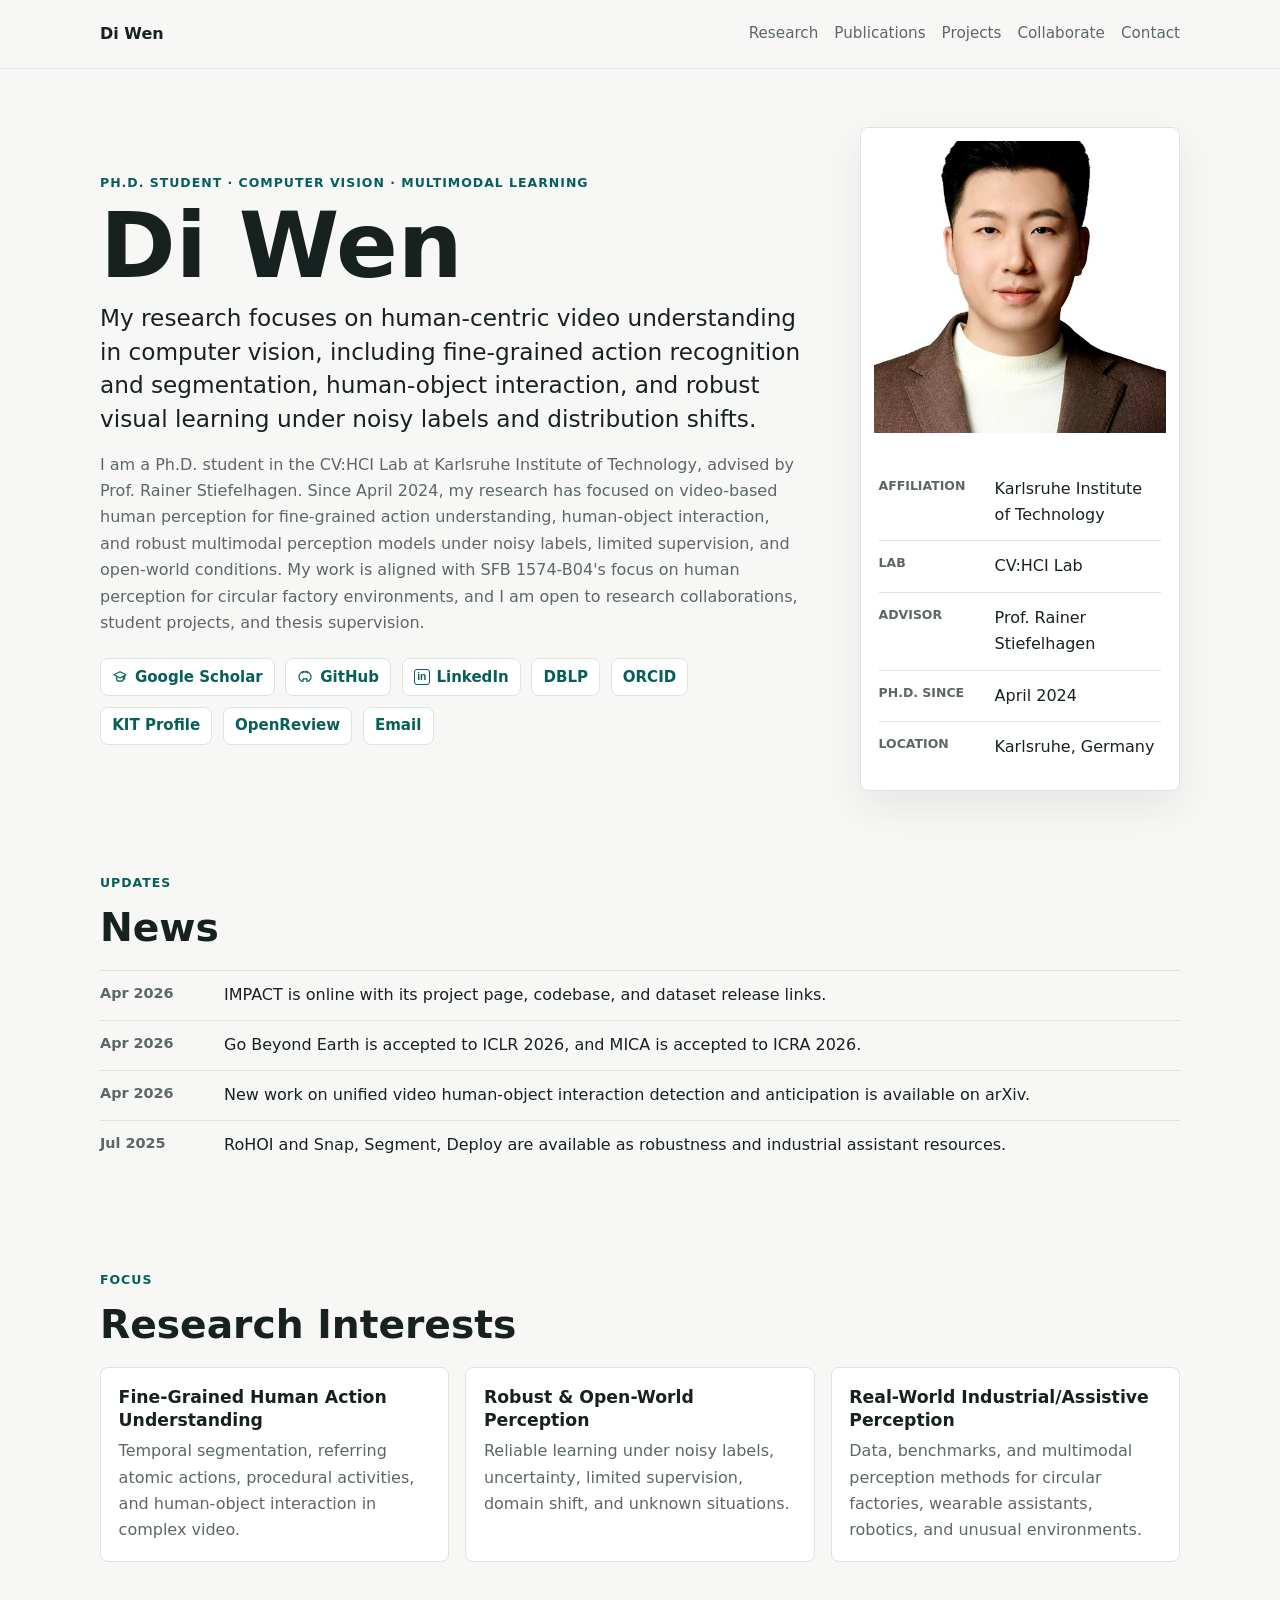
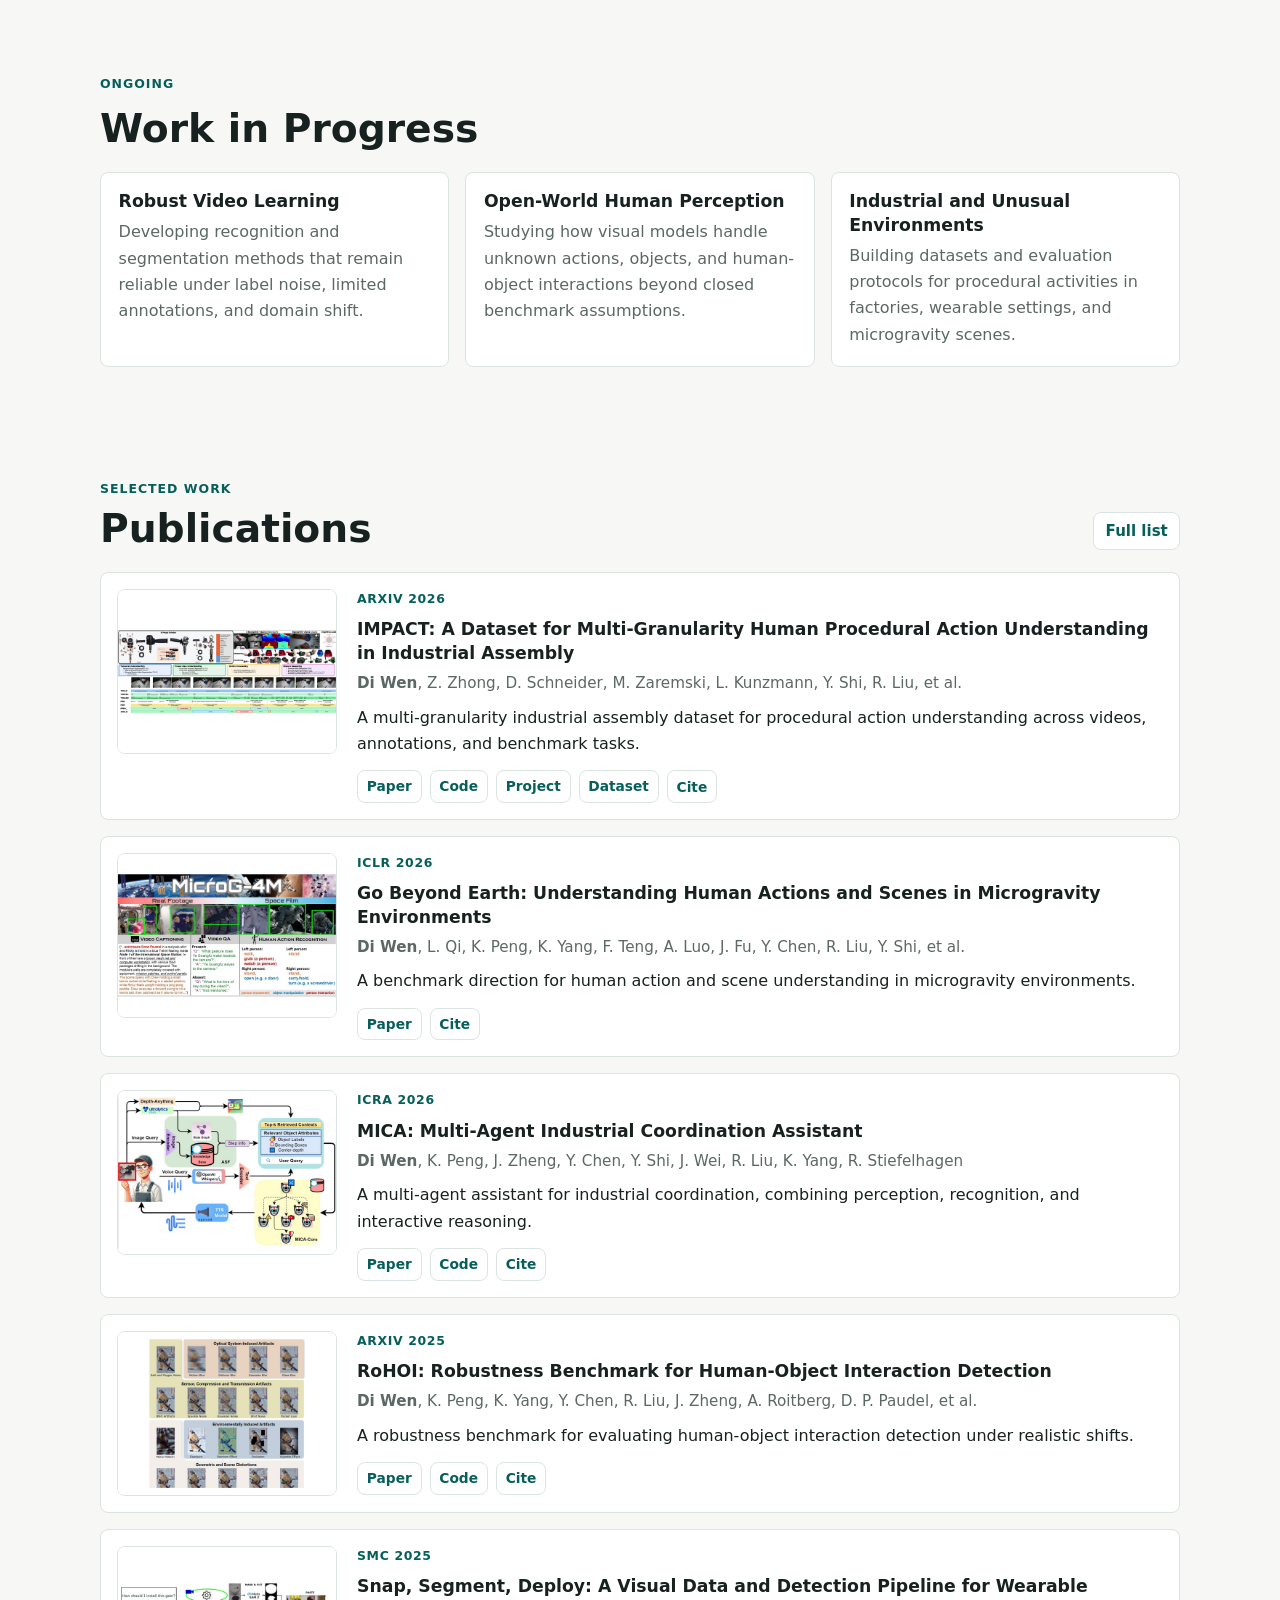
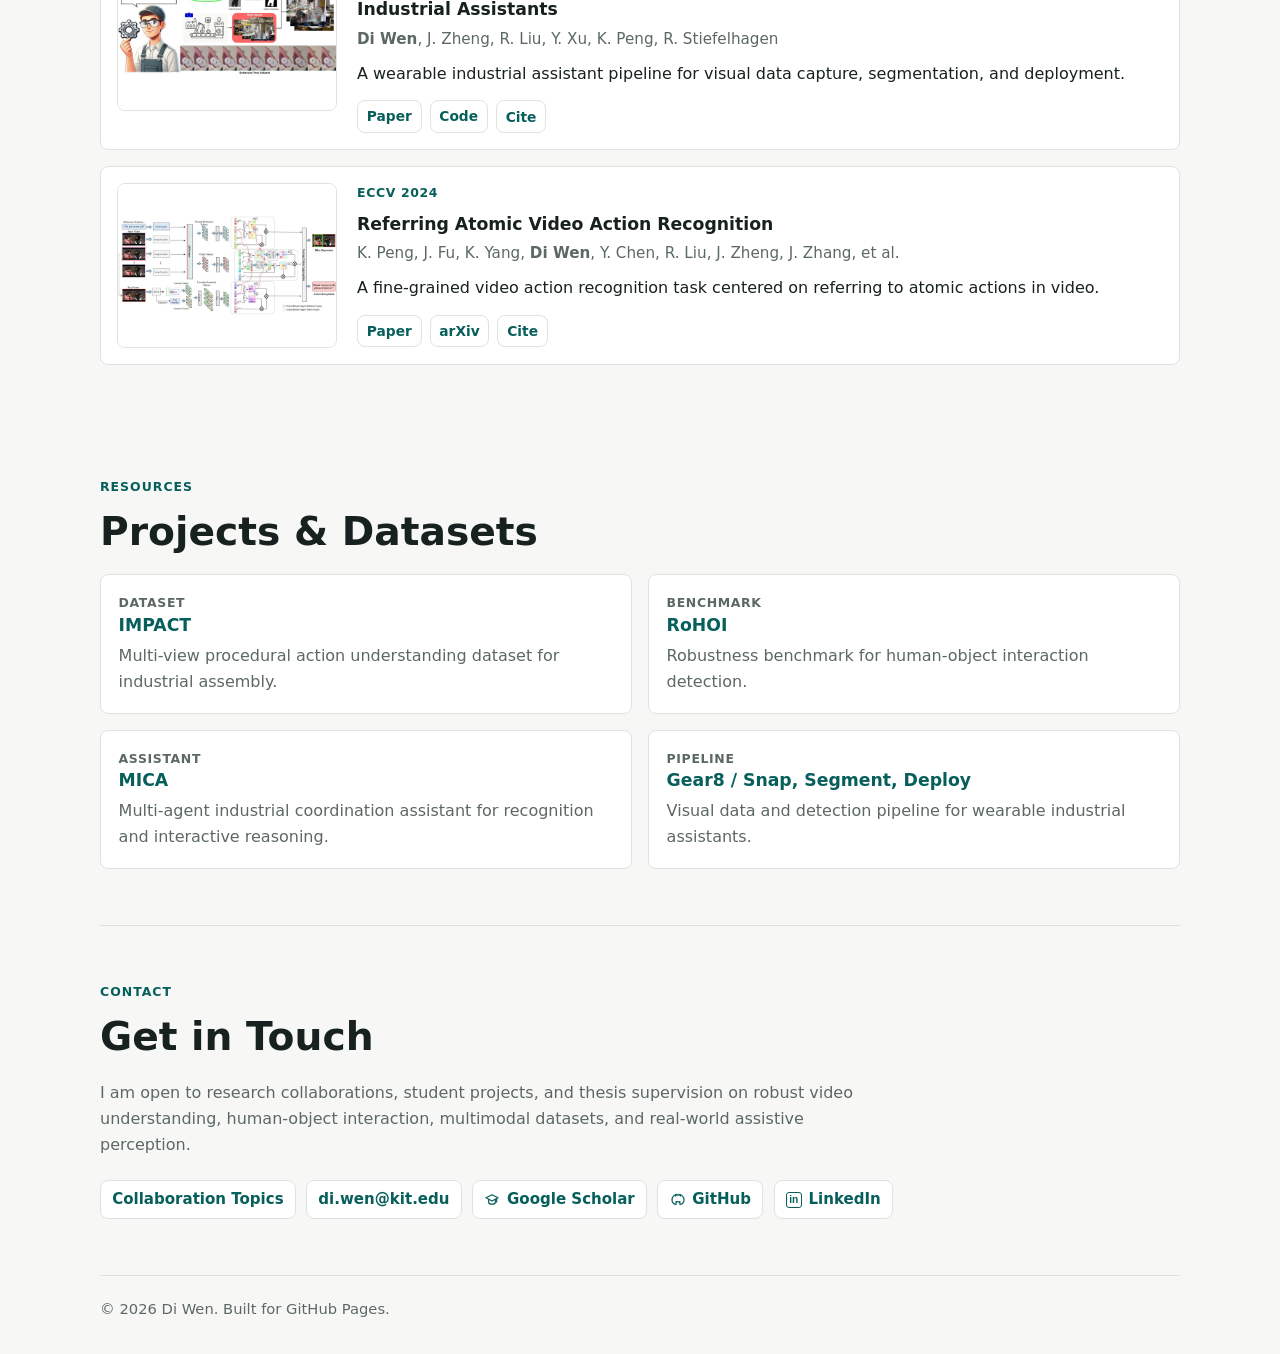
==== index.html @ 60519eba "Refine hero research statement and portrait fit" ====
<!doctype html>
<html lang="en">
  <head>
    <meta charset="utf-8" />
    <meta name="viewport" content="width=device-width, initial-scale=1" />
    <title>Di Wen</title>
    <meta
      name="description"
      content="Personal academic website of Di Wen, Ph.D. student working on human-centric computer vision, fine-grained action understanding, and robust visual learning."
    />
    <meta name="author" content="Di Wen" />
    <meta property="og:title" content="Di Wen" />
    <meta
      property="og:description"
      content="Research on human-centric computer vision, fine-grained action understanding, human-object interaction, and robust visual learning."
    />
    <meta property="og:type" content="website" />
    <meta property="og:url" content="https://diwen.ai/" />
    <meta property="og:image" content="https://diwen.ai/assets/images/social-preview.svg" />
    <link rel="canonical" href="https://diwen.ai/" />
    <link rel="icon" href="assets/images/favicon.svg" type="image/svg+xml" />
    <link rel="stylesheet" href="assets/css/styles.css" />
  </head>
  <body>
    <a class="skip-link" href="#main">Skip to content</a>

    <header class="site-header">
      <nav class="nav" aria-label="Primary navigation">
        <a class="brand" href="index.html">Di Wen</a>
        <button class="nav-toggle" type="button" aria-expanded="false" aria-controls="nav-links">
          <span>Menu</span>
        </button>
        <div class="nav-links" id="nav-links">
          <a href="#research">Research</a>
          <a href="#publications">Publications</a>
          <a href="#projects">Projects</a>
          <a href="collaborate.html">Collaborate</a>
          <a href="#contact">Contact</a>
        </div>
      </nav>
    </header>

    <main id="main">
      <section class="hero section">
        <div class="hero-copy">
          <p class="eyebrow">Ph.D. Student · Computer Vision · Multimodal Learning</p>
          <h1>Di Wen</h1>
          <p class="lead">
            My research focuses on human-centric video understanding in computer vision, including
            fine-grained action recognition and segmentation, human-object interaction, and robust visual
            learning under noisy labels and distribution shifts.
          </p>
          <p class="bio">
            I am a Ph.D. student in the CV:HCI Lab at Karlsruhe Institute of Technology, advised by
            Prof. Rainer Stiefelhagen. Since April 2024, my research has focused on video-based human
            perception for fine-grained action understanding, human-object interaction, and robust
            multimodal perception models under noisy labels, limited supervision, and open-world
            conditions. My work is aligned with SFB 1574-B04's focus on human perception for
            circular factory environments, and I am open to research collaborations, student projects,
            and thesis supervision.
          </p>
          <div class="link-row" aria-label="Profile links">
            <a href="https://scholar.google.com/citations?user=aqGMqEcAAAAJ&hl=zh-CN">
              <span class="link-icon" aria-hidden="true">
                <svg viewBox="0 0 24 24" focusable="false">
                  <path d="M3 8.7 12 4l9 4.7-9 4.7L3 8.7Z" />
                  <path d="M7 11.2v4.1c0 1.6 2.2 3 5 3s5-1.4 5-3v-4.1" />
                  <path d="M19 10.1v5" />
                </svg>
              </span>
              <span>Google Scholar</span>
            </a>
            <a href="https://github.com/Kratos-Wen">
              <span class="link-icon" aria-hidden="true">
                <svg viewBox="0 0 24 24" focusable="false">
                  <path d="M8 18.5c-3.2-.9-5-3.1-5-6.4C3 7.1 6.9 3.4 12 3.4s9 3.7 9 8.7c0 3.3-1.8 5.5-5 6.4" />
                  <path d="M9 18.8v-2.1c0-.8.3-1.5.9-2" />
                  <path d="M15 18.8v-2.1c0-.8-.3-1.5-.9-2" />
                  <path d="M9.2 14.7h5.6" />
                  <path d="M8.3 6.1c-.4-.7-.4-1.4-.2-2.1 1 .1 1.9.5 2.6 1.1" />
                  <path d="M15.7 6.1c.4-.7.4-1.4.2-2.1-1 .1-1.9.5-2.6 1.1" />
                </svg>
              </span>
              <span>GitHub</span>
            </a>
            <a href="https://www.linkedin.com/in/diwen96/">
              <span class="link-icon linkedin-icon" aria-hidden="true">in</span>
              <span>LinkedIn</span>
            </a>
            <a href="https://dblp.org/pid/78/3909-6">DBLP</a>
            <a href="https://orcid.org/0009-0000-1693-7912">ORCID</a>
            <a href="https://cvhci.iar.kit.edu/people_2519.php">KIT Profile</a>
            <a href="https://openreview.net/profile?id=~Di_Wen2">OpenReview</a>
            <a href="mailto:di.wen@kit.edu">Email</a>
          </div>
        </div>
        <aside class="profile-panel" aria-label="Profile summary">
          <div class="portrait">
            <img src="assets/images/headshot.jpg" alt="Portrait of Di Wen" onerror="this.hidden = true" />
            <span class="portrait-fallback">DW</span>
          </div>
          <dl class="quick-facts">
            <div>
              <dt>Affiliation</dt>
              <dd>Karlsruhe Institute of Technology</dd>
            </div>
            <div>
              <dt>Lab</dt>
              <dd>CV:HCI Lab</dd>
            </div>
            <div>
              <dt>Advisor</dt>
              <dd>Prof. Rainer Stiefelhagen</dd>
            </div>
            <div>
              <dt>Ph.D. Since</dt>
              <dd>April 2024</dd>
            </div>
            <div>
              <dt>Location</dt>
              <dd>Karlsruhe, Germany</dd>
            </div>
          </dl>
        </aside>
      </section>

      <section class="section news-section" aria-labelledby="news-title">
        <div class="section-heading">
          <p class="eyebrow">Updates</p>
          <h2 id="news-title">News</h2>
        </div>
        <ol class="news-list">
          <li><time datetime="2026-04">Apr 2026</time><span>IMPACT is online with its project page, codebase, and dataset release links.</span></li>
          <li><time datetime="2026-04">Apr 2026</time><span>Go Beyond Earth is accepted to ICLR 2026, and MICA is accepted to ICRA 2026.</span></li>
          <li><time datetime="2026-04">Apr 2026</time><span>New work on unified video human-object interaction detection and anticipation is available on arXiv.</span></li>
          <li><time datetime="2025-07">Jul 2025</time><span>RoHOI and Snap, Segment, Deploy are available as robustness and industrial assistant resources.</span></li>
        </ol>
      </section>

      <section class="section" id="research" aria-labelledby="research-title">
        <div class="section-heading">
          <p class="eyebrow">Focus</p>
          <h2 id="research-title">Research Interests</h2>
        </div>
        <div class="interest-grid">
          <article class="interest">
            <h3>Fine-Grained Human Action Understanding</h3>
            <p>
              Temporal segmentation, referring atomic actions, procedural activities, and human-object
              interaction in complex video.
            </p>
          </article>
          <article class="interest">
            <h3>Robust & Open-World Perception</h3>
            <p>
              Reliable learning under noisy labels, uncertainty, limited supervision, domain shift, and
              unknown situations.
            </p>
          </article>
          <article class="interest">
            <h3>Real-World Industrial/Assistive Perception</h3>
            <p>
              Data, benchmarks, and multimodal perception methods for circular factories, wearable assistants,
              robotics, and unusual environments.
            </p>
          </article>
        </div>
      </section>

      <section class="section" id="ongoing" aria-labelledby="ongoing-title">
        <div class="section-heading">
          <p class="eyebrow">Ongoing</p>
          <h2 id="ongoing-title">Work in Progress</h2>
        </div>
        <div class="interest-grid">
          <article class="interest">
            <h3>Robust Video Learning</h3>
            <p>
              Developing recognition and segmentation methods that remain reliable under label noise,
              limited annotations, and domain shift.
            </p>
          </article>
          <article class="interest">
            <h3>Open-World Human Perception</h3>
            <p>
              Studying how visual models handle unknown actions, objects, and human-object interactions
              beyond closed benchmark assumptions.
            </p>
          </article>
          <article class="interest">
            <h3>Industrial and Unusual Environments</h3>
            <p>
              Building datasets and evaluation protocols for procedural activities in factories,
              wearable settings, and microgravity scenes.
            </p>
          </article>
        </div>
      </section>

      <section class="section" id="publications" aria-labelledby="publications-title">
        <div class="section-heading with-action">
          <div>
            <p class="eyebrow">Selected Work</p>
            <h2 id="publications-title">Publications</h2>
          </div>
          <a class="text-link" href="publications.html">Full list</a>
        </div>

        <div class="publication-list">
          <article class="publication">
            <a class="paper-thumb" href="https://arxiv.org/abs/2604.10409" aria-label="Open IMPACT paper">
              <img src="assets/papers/impact.jpg" alt="IMPACT dataset and benchmark overview" />
            </a>
            <div class="paper-body">
              <p class="paper-venue">arXiv 2026</p>
              <h3><a href="https://arxiv.org/abs/2604.10409">IMPACT: A Dataset for Multi-Granularity Human Procedural Action Understanding in Industrial Assembly</a></h3>
              <p class="authors"><strong>Di Wen</strong>, Z. Zhong, D. Schneider, M. Zaremski, L. Kunzmann, Y. Shi, R. Liu, et al.</p>
              <p>
                A multi-granularity industrial assembly dataset for procedural action understanding across videos,
                annotations, and benchmark tasks.
              </p>
              <div class="paper-links">
                <a href="https://arxiv.org/abs/2604.10409">Paper</a>
                <a href="https://github.com/Kratos-Wen/IMPACT">Code</a>
                <a href="https://kratos-wen.github.io/IMPACT/">Project</a>
                <a href="https://huggingface.co/datasets/KratosWen/IMPACT">Dataset</a>
                <button class="cite-button" type="button" data-cite-key="impact2026">Cite</button>
              </div>
            </div>
          </article>

          <article class="publication">
            <a class="paper-thumb" href="https://arxiv.org/abs/2506.02845" aria-label="Open Go Beyond Earth paper">
              <img src="assets/papers/microg4m.jpg" alt="MicroG-4M human action and scene understanding teaser" />
            </a>
            <div class="paper-body">
              <p class="paper-venue">ICLR 2026</p>
              <h3><a href="https://arxiv.org/abs/2506.02845">Go Beyond Earth: Understanding Human Actions and Scenes in Microgravity Environments</a></h3>
              <p class="authors"><strong>Di Wen</strong>, L. Qi, K. Peng, K. Yang, F. Teng, A. Luo, J. Fu, Y. Chen, R. Liu, Y. Shi, et al.</p>
              <p>
                A benchmark direction for human action and scene understanding in microgravity environments.
              </p>
              <div class="paper-links">
                <a href="https://arxiv.org/abs/2506.02845">Paper</a>
                <button class="cite-button" type="button" data-cite-key="microg2026">Cite</button>
              </div>
            </div>
          </article>

          <article class="publication">
            <a class="paper-thumb" href="https://arxiv.org/abs/2509.15237" aria-label="Open MICA paper">
              <img src="assets/papers/mica.jpg" alt="MICA multi-agent industrial coordination assistant overview" />
            </a>
            <div class="paper-body">
              <p class="paper-venue">ICRA 2026</p>
              <h3><a href="https://arxiv.org/abs/2509.15237">MICA: Multi-Agent Industrial Coordination Assistant</a></h3>
              <p class="authors"><strong>Di Wen</strong>, K. Peng, J. Zheng, Y. Chen, Y. Shi, J. Wei, R. Liu, K. Yang, R. Stiefelhagen</p>
              <p>
                A multi-agent assistant for industrial coordination, combining perception, recognition, and
                interactive reasoning.
              </p>
              <div class="paper-links">
                <a href="https://arxiv.org/abs/2509.15237">Paper</a>
                <a href="https://github.com/Kratos-Wen/MICA">Code</a>
                <button class="cite-button" type="button" data-cite-key="mica2026">Cite</button>
              </div>
            </div>
          </article>

          <article class="publication">
            <a class="paper-thumb" href="https://arxiv.org/abs/2507.09111" aria-label="Open RoHOI paper">
              <img src="assets/papers/rohoi.jpg" alt="RoHOI robustness benchmark taxonomy" />
            </a>
            <div class="paper-body">
              <p class="paper-venue">arXiv 2025</p>
              <h3><a href="https://arxiv.org/abs/2507.09111">RoHOI: Robustness Benchmark for Human-Object Interaction Detection</a></h3>
              <p class="authors"><strong>Di Wen</strong>, K. Peng, K. Yang, Y. Chen, R. Liu, J. Zheng, A. Roitberg, D. P. Paudel, et al.</p>
              <p>
                A robustness benchmark for evaluating human-object interaction detection under realistic shifts.
              </p>
              <div class="paper-links">
                <a href="https://arxiv.org/abs/2507.09111">Paper</a>
                <a href="https://github.com/Kratos-Wen/RoHOI">Code</a>
                <button class="cite-button" type="button" data-cite-key="rohoi2025">Cite</button>
              </div>
            </div>
          </article>

          <article class="publication">
            <a class="paper-thumb" href="https://arxiv.org/abs/2507.21072" aria-label="Open Snap Segment Deploy paper">
              <img src="assets/papers/gear8.jpg" alt="Snap Segment Deploy wearable industrial assistant pipeline" />
            </a>
            <div class="paper-body">
              <p class="paper-venue">SMC 2025</p>
              <h3><a href="https://arxiv.org/abs/2507.21072">Snap, Segment, Deploy: A Visual Data and Detection Pipeline for Wearable Industrial Assistants</a></h3>
              <p class="authors"><strong>Di Wen</strong>, J. Zheng, R. Liu, Y. Xu, K. Peng, R. Stiefelhagen</p>
              <p>
                A wearable industrial assistant pipeline for visual data capture, segmentation, and deployment.
              </p>
              <div class="paper-links">
                <a href="https://arxiv.org/abs/2507.21072">Paper</a>
                <a href="https://github.com/Kratos-Wen/Gear8">Code</a>
                <button class="cite-button" type="button" data-cite-key="gear8_2025">Cite</button>
              </div>
            </div>
          </article>

          <article class="publication">
            <a class="paper-thumb" href="https://doi.org/10.1007/978-3-031-72655-2_10" aria-label="Open Referring Atomic Video Action Recognition paper">
              <img src="assets/papers/refatomnet.jpg" alt="Referring atomic video action recognition model overview" />
            </a>
            <div class="paper-body">
              <p class="paper-venue">ECCV 2024</p>
              <h3><a href="https://doi.org/10.1007/978-3-031-72655-2_10">Referring Atomic Video Action Recognition</a></h3>
              <p class="authors">K. Peng, J. Fu, K. Yang, <strong>Di Wen</strong>, Y. Chen, R. Liu, J. Zheng, J. Zhang, et al.</p>
              <p>
                A fine-grained video action recognition task centered on referring to atomic actions in video.
              </p>
              <div class="paper-links">
                <a href="https://doi.org/10.1007/978-3-031-72655-2_10">Paper</a>
                <a href="https://arxiv.org/abs/2407.01872">arXiv</a>
                <button class="cite-button" type="button" data-cite-key="refatom2024">Cite</button>
              </div>
            </div>
          </article>
        </div>
      </section>

      <section class="section" id="projects" aria-labelledby="projects-title">
        <div class="section-heading">
          <p class="eyebrow">Resources</p>
          <h2 id="projects-title">Projects & Datasets</h2>
        </div>
        <div class="project-grid">
          <article class="project">
            <p class="project-type">Dataset</p>
            <h3><a href="https://kratos-wen.github.io/IMPACT/">IMPACT</a></h3>
            <p>
              Multi-view procedural action understanding dataset for industrial assembly.
            </p>
          </article>
          <article class="project">
            <p class="project-type">Benchmark</p>
            <h3><a href="https://github.com/Kratos-Wen/RoHOI">RoHOI</a></h3>
            <p>
              Robustness benchmark for human-object interaction detection.
            </p>
          </article>
          <article class="project">
            <p class="project-type">Assistant</p>
            <h3><a href="https://github.com/Kratos-Wen/MICA">MICA</a></h3>
            <p>
              Multi-agent industrial coordination assistant for recognition and interactive reasoning.
            </p>
          </article>
          <article class="project">
            <p class="project-type">Pipeline</p>
            <h3><a href="https://github.com/Kratos-Wen/Gear8">Gear8 / Snap, Segment, Deploy</a></h3>
            <p>
              Visual data and detection pipeline for wearable industrial assistants.
            </p>
          </article>
        </div>
      </section>

      <section class="section contact-section" id="contact" aria-labelledby="contact-title">
        <div class="section-heading">
          <p class="eyebrow">Contact</p>
          <h2 id="contact-title">Get in Touch</h2>
        </div>
        <p>
          I am open to research collaborations, student projects, and thesis supervision on robust video
          understanding, human-object interaction, multimodal datasets, and real-world assistive perception.
        </p>
        <div class="link-row">
          <a href="collaborate.html">Collaboration Topics</a>
          <a href="mailto:di.wen@kit.edu">di.wen@kit.edu</a>
          <a href="https://scholar.google.com/citations?user=aqGMqEcAAAAJ&hl=zh-CN">
            <span class="link-icon" aria-hidden="true">
              <svg viewBox="0 0 24 24" focusable="false">
                <path d="M3 8.7 12 4l9 4.7-9 4.7L3 8.7Z" />
                <path d="M7 11.2v4.1c0 1.6 2.2 3 5 3s5-1.4 5-3v-4.1" />
                <path d="M19 10.1v5" />
              </svg>
            </span>
            <span>Google Scholar</span>
          </a>
          <a href="https://github.com/Kratos-Wen">
            <span class="link-icon" aria-hidden="true">
              <svg viewBox="0 0 24 24" focusable="false">
                <path d="M8 18.5c-3.2-.9-5-3.1-5-6.4C3 7.1 6.9 3.4 12 3.4s9 3.7 9 8.7c0 3.3-1.8 5.5-5 6.4" />
                <path d="M9 18.8v-2.1c0-.8.3-1.5.9-2" />
                <path d="M15 18.8v-2.1c0-.8-.3-1.5-.9-2" />
                <path d="M9.2 14.7h5.6" />
                <path d="M8.3 6.1c-.4-.7-.4-1.4-.2-2.1 1 .1 1.9.5 2.6 1.1" />
                <path d="M15.7 6.1c.4-.7.4-1.4.2-2.1-1 .1-1.9.5-2.6 1.1" />
              </svg>
            </span>
            <span>GitHub</span>
          </a>
          <a href="https://www.linkedin.com/in/diwen96/">
            <span class="link-icon linkedin-icon" aria-hidden="true">in</span>
            <span>LinkedIn</span>
          </a>
        </div>
      </section>
    </main>

    <footer class="site-footer">
      <p>© <span id="year"></span> Di Wen. Built for GitHub Pages.</p>
    </footer>

    <script src="assets/js/main.js"></script>
  </body>
</html>
---- assets/css/styles.css ----
:root {
  --bg: #f7f8f6;
  --surface: #ffffff;
  --surface-muted: #eef3f3;
  --text: #17211f;
  --muted: #5c6865;
  --line: #dce4e2;
  --accent: #0b7a75;
  --accent-dark: #075f5b;
  --accent-soft: #dcefed;
  --shadow: 0 16px 40px rgba(23, 33, 31, 0.08);
  --radius: 8px;
  color-scheme: light;
  font-family:
    Inter, ui-sans-serif, system-ui, -apple-system, BlinkMacSystemFont, "Segoe UI", sans-serif;
}

* {
  box-sizing: border-box;
}

html {
  scroll-behavior: smooth;
}

body {
  margin: 0;
  background: var(--bg);
  color: var(--text);
  font-size: 16px;
  line-height: 1.65;
}

a {
  color: var(--accent-dark);
  text-decoration: none;
}

a:hover {
  color: var(--accent);
  text-decoration: underline;
  text-underline-offset: 0.18em;
}

img {
  display: block;
  max-width: 100%;
}

.skip-link {
  position: absolute;
  left: 1rem;
  top: -4rem;
  z-index: 20;
  background: var(--text);
  color: #fff;
  padding: 0.6rem 0.8rem;
  border-radius: var(--radius);
}

.skip-link:focus {
  top: 1rem;
}

.site-header {
  position: sticky;
  top: 0;
  z-index: 10;
  border-bottom: 1px solid rgba(220, 228, 226, 0.86);
  background: rgba(247, 248, 246, 0.92);
  backdrop-filter: blur(14px);
}

.nav,
.section,
.site-footer {
  width: min(1080px, calc(100% - 32px));
  margin-inline: auto;
}

.nav {
  display: flex;
  align-items: center;
  justify-content: space-between;
  min-height: 68px;
  gap: 1rem;
}

.brand {
  color: var(--text);
  font-weight: 750;
  letter-spacing: 0;
}

.nav-links {
  display: flex;
  align-items: center;
  gap: 1rem;
  font-size: 0.95rem;
}

.nav-links a {
  color: var(--muted);
}

.nav-links a:hover {
  color: var(--accent-dark);
}

.nav-toggle {
  display: none;
  border: 1px solid var(--line);
  border-radius: var(--radius);
  background: var(--surface);
  color: var(--text);
  padding: 0.45rem 0.65rem;
  font: inherit;
}

.section {
  padding: 56px 0;
}

.hero {
  display: grid;
  grid-template-columns: minmax(0, 1fr) 320px;
  gap: 56px;
  align-items: center;
  min-height: calc(100vh - 120px);
  padding-top: 48px;
  padding-bottom: 48px;
}

.eyebrow {
  margin: 0 0 0.5rem;
  color: var(--accent-dark);
  font-size: 0.78rem;
  font-weight: 800;
  letter-spacing: 0.08em;
  text-transform: uppercase;
}

h1,
h2,
h3,
p {
  margin-top: 0;
}

h1 {
  margin-bottom: 0.75rem;
  font-size: clamp(2.7rem, 8vw, 5.7rem);
  line-height: 0.96;
  letter-spacing: 0;
}

h2 {
  margin-bottom: 0;
  font-size: clamp(1.7rem, 4vw, 2.45rem);
  line-height: 1.1;
  letter-spacing: 0;
}

h3 {
  margin-bottom: 0.35rem;
  font-size: 1.08rem;
  line-height: 1.35;
  letter-spacing: 0;
}

.lead {
  max-width: 760px;
  margin-bottom: 1rem;
  color: var(--text);
  font-size: clamp(1.18rem, 2.2vw, 1.45rem);
  line-height: 1.45;
}

.bio {
  max-width: 740px;
  color: var(--muted);
}

.link-row {
  display: flex;
  flex-wrap: wrap;
  gap: 0.65rem;
  margin-top: 1.35rem;
}

.link-row a,
.paper-links a,
.paper-links button,
.text-link {
  display: inline-flex;
  align-items: center;
  gap: 0.42rem;
  min-height: 36px;
  border: 1px solid var(--line);
  border-radius: var(--radius);
  background: var(--surface);
  color: var(--accent-dark);
  padding: 0.36rem 0.7rem;
  font-size: 0.94rem;
  font-weight: 700;
  font-family: inherit;
}

.link-row a:hover,
.paper-links a:hover,
.paper-links button:hover,
.text-link:hover {
  border-color: var(--accent);
  background: var(--accent-soft);
  text-decoration: none;
}

.cite-button {
  cursor: pointer;
}

.link-icon {
  display: inline-flex;
  align-items: center;
  justify-content: center;
  width: 1rem;
  height: 1rem;
  flex: 0 0 auto;
  color: currentColor;
}

.link-icon svg {
  width: 100%;
  height: 100%;
  fill: none;
  stroke: currentColor;
  stroke-linecap: round;
  stroke-linejoin: round;
  stroke-width: 1.8;
}

.linkedin-icon {
  border: 1.8px solid currentColor;
  border-radius: 3px;
  font-family: Arial, Helvetica, sans-serif;
  font-size: 0.64rem;
  font-weight: 850;
  line-height: 1;
}

.profile-panel {
  border: 1px solid var(--line);
  border-radius: var(--radius);
  background: var(--surface);
  box-shadow: var(--shadow);
  overflow: hidden;
}

.portrait {
  position: relative;
  aspect-ratio: 1 / 1;
  background: #fff;
  padding: 0.8rem;
}

.portrait img {
  position: relative;
  z-index: 1;
  width: 100%;
  height: 100%;
  object-fit: contain;
  object-position: center;
}

.portrait-fallback {
  position: absolute;
  inset: 0;
  z-index: 0;
  display: grid;
  place-items: center;
  color: var(--accent-dark);
  font-size: 4rem;
  font-weight: 800;
}

.quick-facts {
  margin: 0;
  padding: 1.1rem;
}

.quick-facts div {
  display: grid;
  grid-template-columns: 104px minmax(0, 1fr);
  gap: 0.75rem;
  padding: 0.75rem 0;
  border-bottom: 1px solid var(--line);
}

.quick-facts div:last-child {
  border-bottom: 0;
}

.quick-facts dt {
  color: var(--muted);
  font-size: 0.78rem;
  font-weight: 800;
  text-transform: uppercase;
}

.quick-facts dd {
  margin: 0;
  color: var(--text);
}

.section-heading {
  display: flex;
  flex-direction: column;
  gap: 0.25rem;
  margin-bottom: 1.35rem;
}

.section-heading.with-action {
  flex-direction: row;
  align-items: end;
  justify-content: space-between;
  gap: 1rem;
}

.news-section {
  padding-top: 24px;
}

.news-list {
  display: grid;
  gap: 0.7rem;
  margin: 0;
  padding: 0;
  list-style: none;
}

.news-list li {
  display: grid;
  grid-template-columns: 108px minmax(0, 1fr);
  gap: 1rem;
  border-top: 1px solid var(--line);
  padding-top: 0.7rem;
}

.news-list time {
  color: var(--muted);
  font-size: 0.9rem;
  font-weight: 750;
}

.interest-grid,
.project-grid {
  display: grid;
  grid-template-columns: repeat(3, minmax(0, 1fr));
  gap: 1rem;
}

.project-grid {
  grid-template-columns: repeat(2, minmax(0, 1fr));
}

.interest,
.project {
  border: 1px solid var(--line);
  border-radius: var(--radius);
  background: var(--surface);
  padding: 1.1rem;
}

.interest p,
.project p {
  margin-bottom: 0;
  color: var(--muted);
}

.project-type,
.paper-venue {
  margin-bottom: 0.3rem;
  color: var(--accent-dark);
  font-size: 0.78rem;
  font-weight: 800;
  letter-spacing: 0.05em;
  text-transform: uppercase;
}

.publication-list {
  display: grid;
  gap: 1rem;
}

.publication {
  display: grid;
  grid-template-columns: 220px minmax(0, 1fr);
  gap: 1.25rem;
  align-items: start;
  border: 1px solid var(--line);
  border-radius: var(--radius);
  background: var(--surface);
  padding: 1rem;
}

.publication-list.compact .publication {
  grid-template-columns: 180px minmax(0, 1fr);
}

.paper-thumb {
  display: block;
  overflow: hidden;
  border: 1px solid var(--line);
  border-radius: var(--radius);
  background: var(--surface-muted);
  aspect-ratio: 4 / 3;
}

.paper-thumb img {
  width: 100%;
  height: 100%;
  object-fit: contain;
  background: #fff;
}

.paper-body p {
  margin-bottom: 0.55rem;
}

.paper-body h3 a {
  color: var(--text);
}

.authors {
  color: var(--muted);
  font-size: 0.95rem;
}

.paper-links {
  display: flex;
  flex-wrap: wrap;
  gap: 0.5rem;
  margin-top: 0.8rem;
}

.paper-links a,
.paper-links button {
  min-height: 32px;
  padding: 0.25rem 0.55rem;
  font-size: 0.86rem;
}

.contact-section {
  border-top: 1px solid var(--line);
}

.contact-section > p {
  max-width: 760px;
  color: var(--muted);
}

.collaboration-form {
  max-width: 820px;
  border: 1px solid var(--line);
  border-radius: var(--radius);
  background: var(--surface);
  padding: 1.1rem;
}

.form-grid {
  display: grid;
  grid-template-columns: repeat(2, minmax(0, 1fr));
  gap: 1rem;
}

.form-grid label {
  display: grid;
  gap: 0.35rem;
  color: var(--muted);
  font-size: 0.82rem;
  font-weight: 800;
  text-transform: uppercase;
}

.form-grid input,
.form-grid select,
.form-grid textarea {
  width: 100%;
  border: 1px solid var(--line);
  border-radius: var(--radius);
  background: #fff;
  color: var(--text);
  font: inherit;
  padding: 0.62rem 0.7rem;
  text-transform: none;
}

.form-grid textarea {
  resize: vertical;
}

.form-grid input:focus,
.form-grid select:focus,
.form-grid textarea:focus {
  outline: 2px solid var(--accent-soft);
  border-color: var(--accent);
}

.form-full {
  grid-column: 1 / -1;
}

.form-actions {
  display: flex;
  flex-wrap: wrap;
  gap: 0.65rem;
  margin-top: 1rem;
}

.form-actions .text-link {
  cursor: pointer;
}

.form-note {
  max-width: 680px;
  margin: 0.8rem 0 0;
  color: var(--muted);
  font-size: 0.92rem;
}

.page-title {
  padding-bottom: 24px;
}

.year-block {
  border-top: 1px solid var(--line);
  padding-top: 1.1rem;
}

.year-block + .year-block {
  margin-top: 1.5rem;
}

.citation-list {
  margin: 0;
  padding-left: 1.2rem;
}

.citation-list li + li {
  margin-top: 0.8rem;
}

.citation-list .cite-button {
  display: inline-flex;
  align-items: center;
  min-height: 28px;
  margin-left: 0.35rem;
  border: 1px solid var(--line);
  border-radius: var(--radius);
  background: var(--surface);
  color: var(--accent-dark);
  padding: 0.1rem 0.48rem;
  font: inherit;
  font-size: 0.82rem;
  font-weight: 750;
}

.citation-list .cite-button:hover {
  border-color: var(--accent);
  background: var(--accent-soft);
}

body.modal-open {
  overflow: hidden;
}

.cite-modal {
  position: fixed;
  inset: 0;
  z-index: 30;
  display: grid;
  place-items: center;
  padding: 1rem;
  background: rgba(23, 33, 31, 0.46);
}

.cite-modal[hidden] {
  display: none;
}

.cite-dialog {
  width: min(760px, 100%);
  max-height: min(780px, calc(100vh - 32px));
  overflow: auto;
  border: 1px solid var(--line);
  border-radius: var(--radius);
  background: var(--surface);
  box-shadow: var(--shadow);
  padding: 1.2rem;
}

.cite-dialog-header {
  display: flex;
  align-items: center;
  justify-content: space-between;
  gap: 1rem;
  margin-bottom: 0.7rem;
}

.cite-dialog h2 {
  font-size: 1.25rem;
}

.cite-close,
.cite-copy {
  border: 1px solid var(--line);
  border-radius: var(--radius);
  background: var(--surface);
  color: var(--accent-dark);
  cursor: pointer;
  font: inherit;
  font-weight: 750;
}

.cite-close {
  min-height: 32px;
  padding: 0.2rem 0.55rem;
}

.cite-copy {
  min-height: 36px;
  padding: 0.32rem 0.75rem;
}

.cite-close:hover,
.cite-copy:hover {
  border-color: var(--accent);
  background: var(--accent-soft);
}

.cite-text {
  color: var(--muted);
}

.cite-bibtex {
  overflow: auto;
  margin: 0;
  border: 1px solid var(--line);
  border-radius: var(--radius);
  background: #f3f6f5;
  padding: 1rem;
  font-size: 0.86rem;
  line-height: 1.5;
  white-space: pre;
}

.cite-actions {
  display: flex;
  justify-content: flex-end;
  margin-top: 0.9rem;
}

.site-footer {
  border-top: 1px solid var(--line);
  padding: 1.35rem 0 2rem;
  color: var(--muted);
  font-size: 0.92rem;
}

.site-footer p {
  margin: 0;
}

@media (max-width: 860px) {
  .nav {
    align-items: flex-start;
    padding: 0.9rem 0;
    min-height: auto;
  }

  .nav-toggle {
    display: inline-flex;
  }

  .nav-links {
    position: absolute;
    inset: 60px 16px auto;
    display: none;
    flex-direction: column;
    align-items: stretch;
    border: 1px solid var(--line);
    border-radius: var(--radius);
    background: var(--surface);
    box-shadow: var(--shadow);
    padding: 0.75rem;
  }

  .nav-links.is-open {
    display: flex;
  }

  .nav-links a {
    padding: 0.45rem 0.3rem;
  }

  .hero {
    grid-template-columns: 1fr;
    gap: 1.5rem;
    min-height: auto;
  }

  .profile-panel {
    max-width: 360px;
  }

  .interest-grid,
  .project-grid {
    grid-template-columns: 1fr;
  }

  .publication,
  .publication-list.compact .publication {
    grid-template-columns: 1fr;
  }

  .paper-thumb {
    max-width: 360px;
  }
}

@media (max-width: 560px) {
  .nav,
  .section,
  .site-footer {
    width: min(100% - 24px, 1080px);
  }

  .section {
    padding: 40px 0;
  }

  .hero {
    padding-top: 32px;
  }

  .section-heading.with-action {
    align-items: flex-start;
    flex-direction: column;
  }

  .news-list li,
  .quick-facts div,
  .form-grid {
    grid-template-columns: 1fr;
    gap: 0.2rem;
  }

  .form-grid {
    gap: 0.9rem;
  }
}
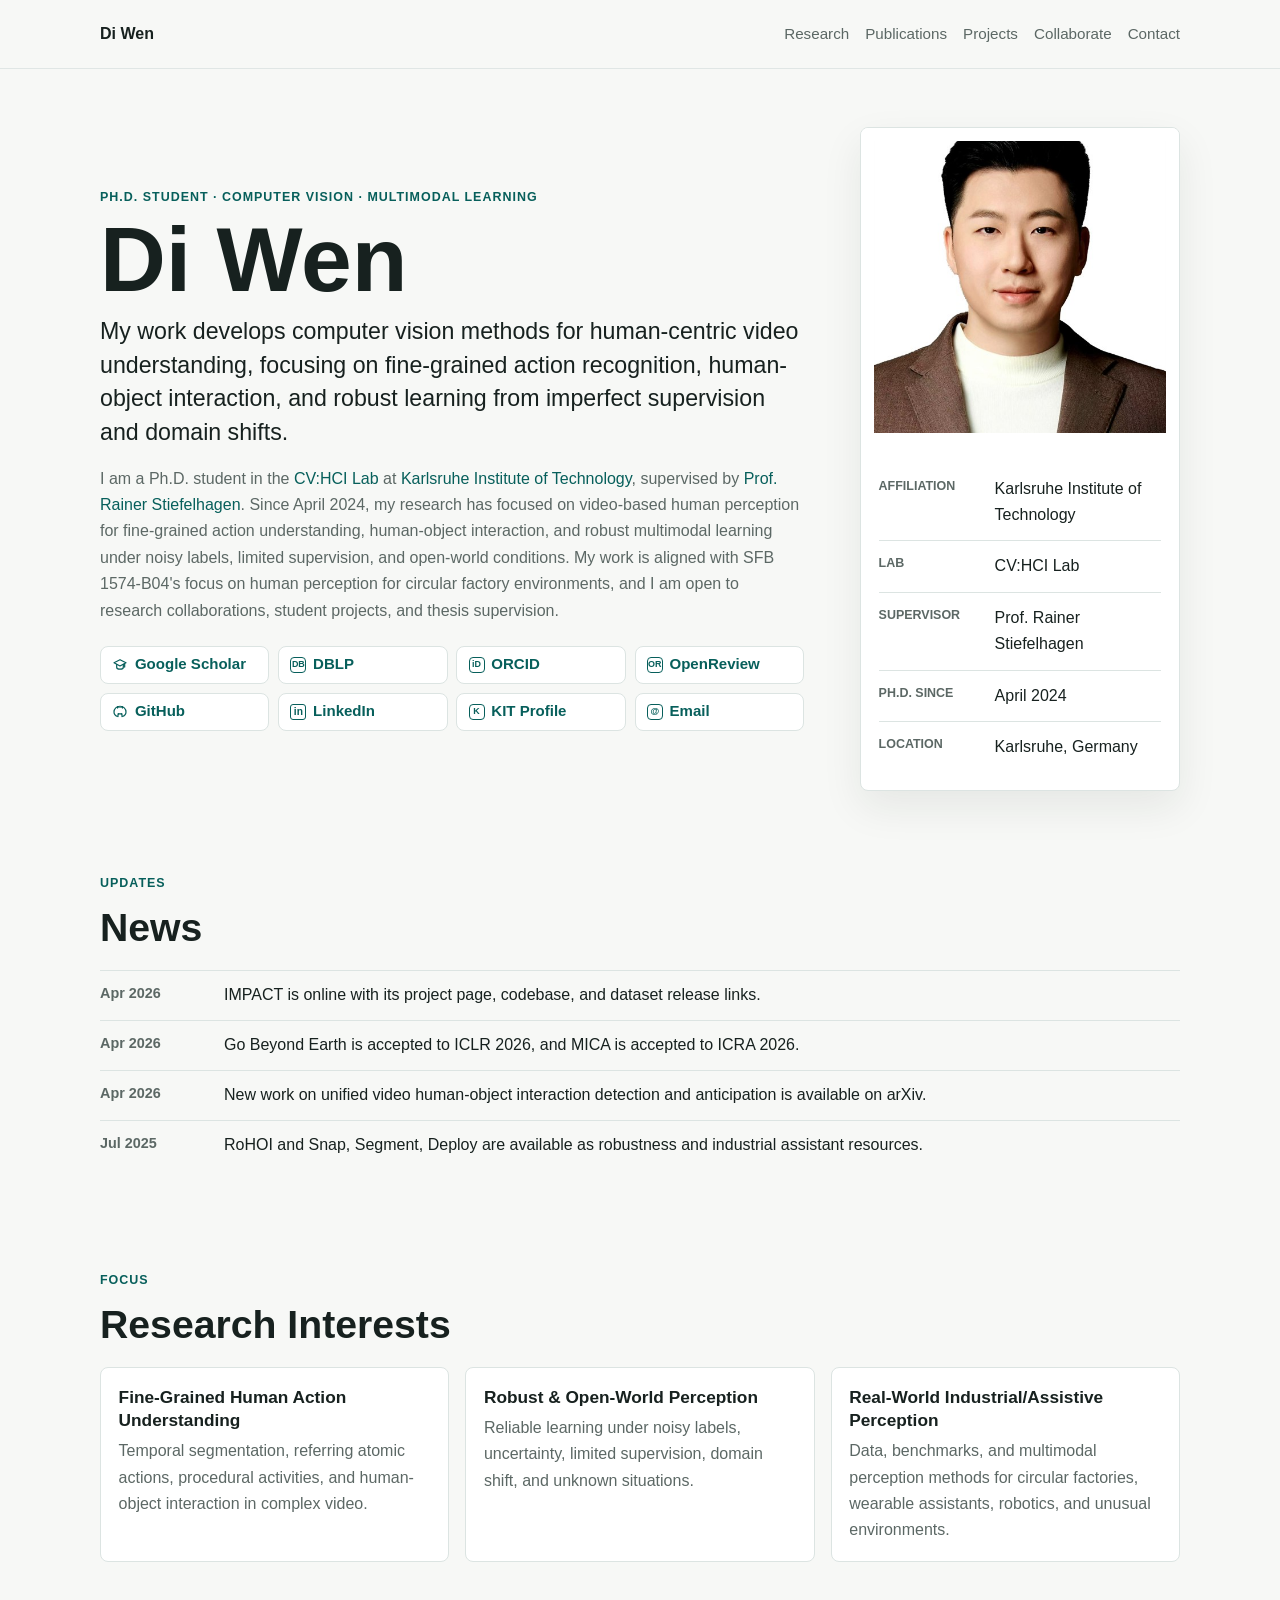
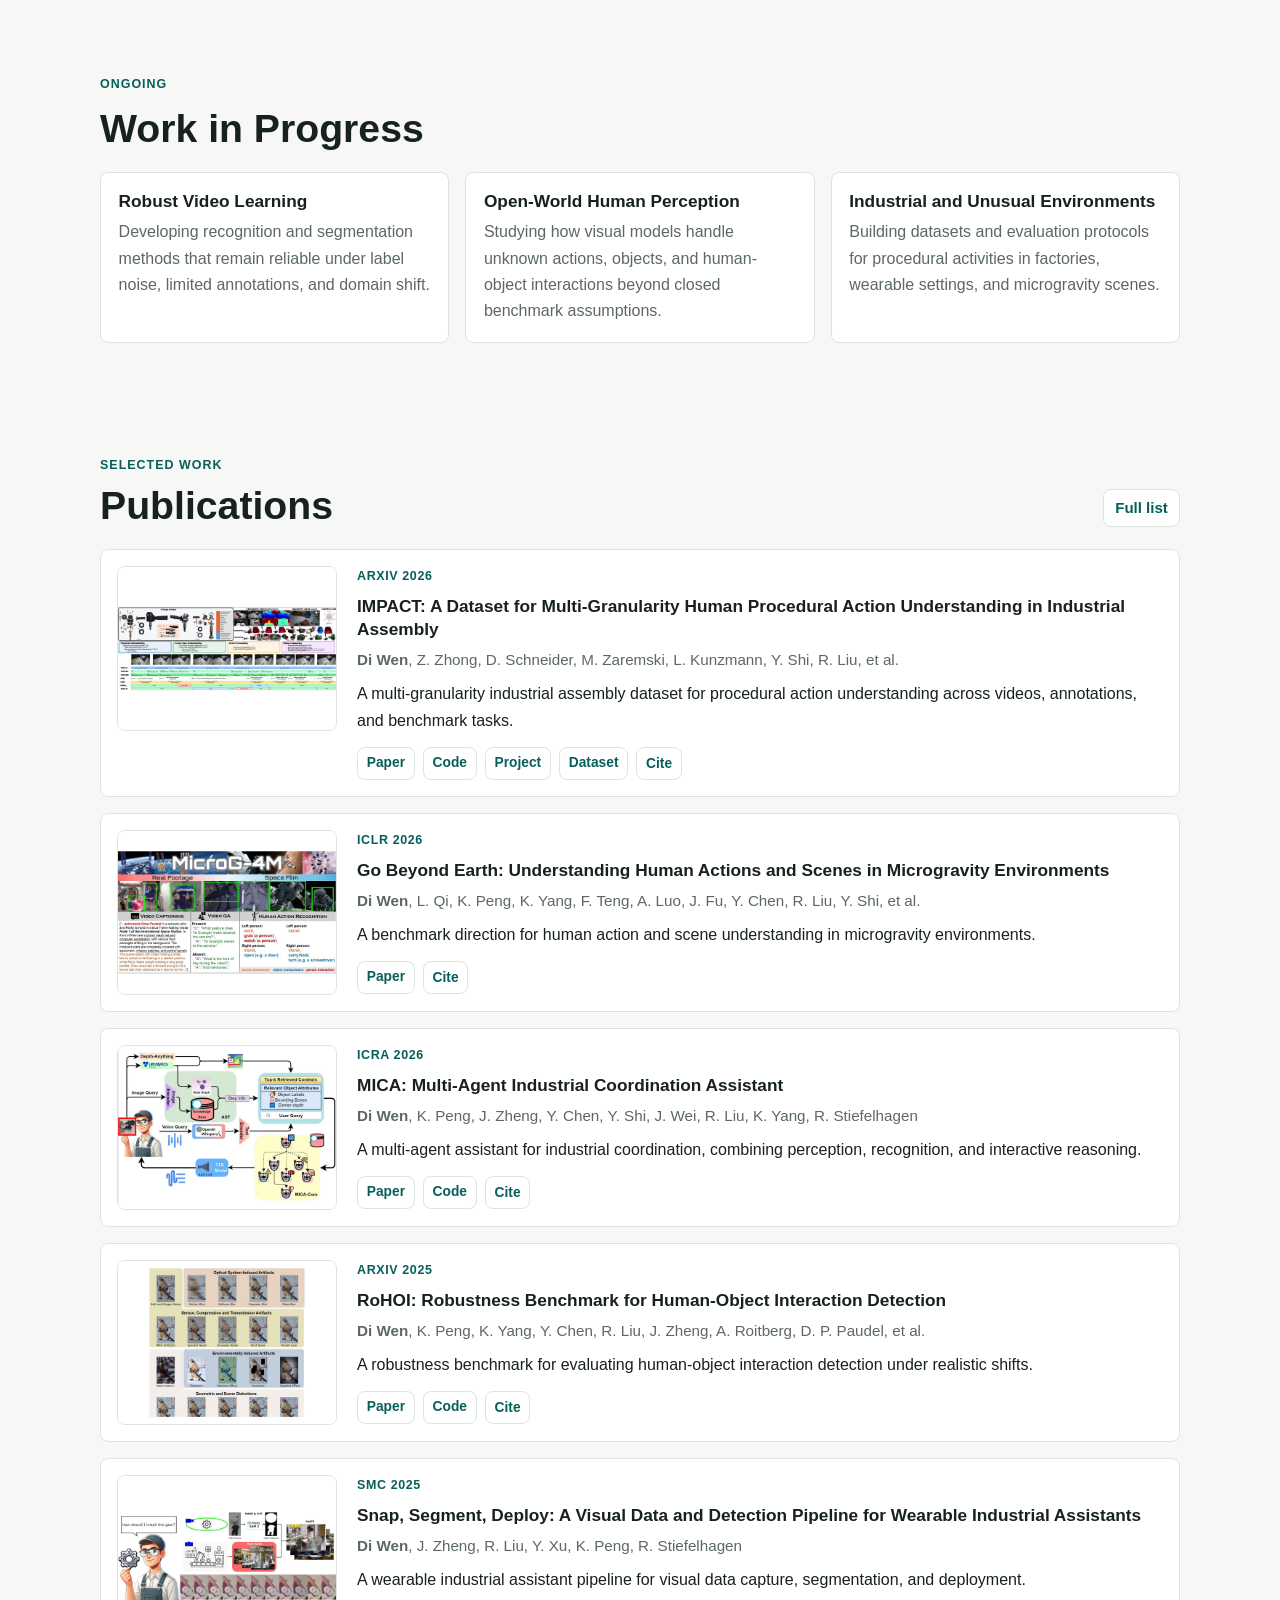
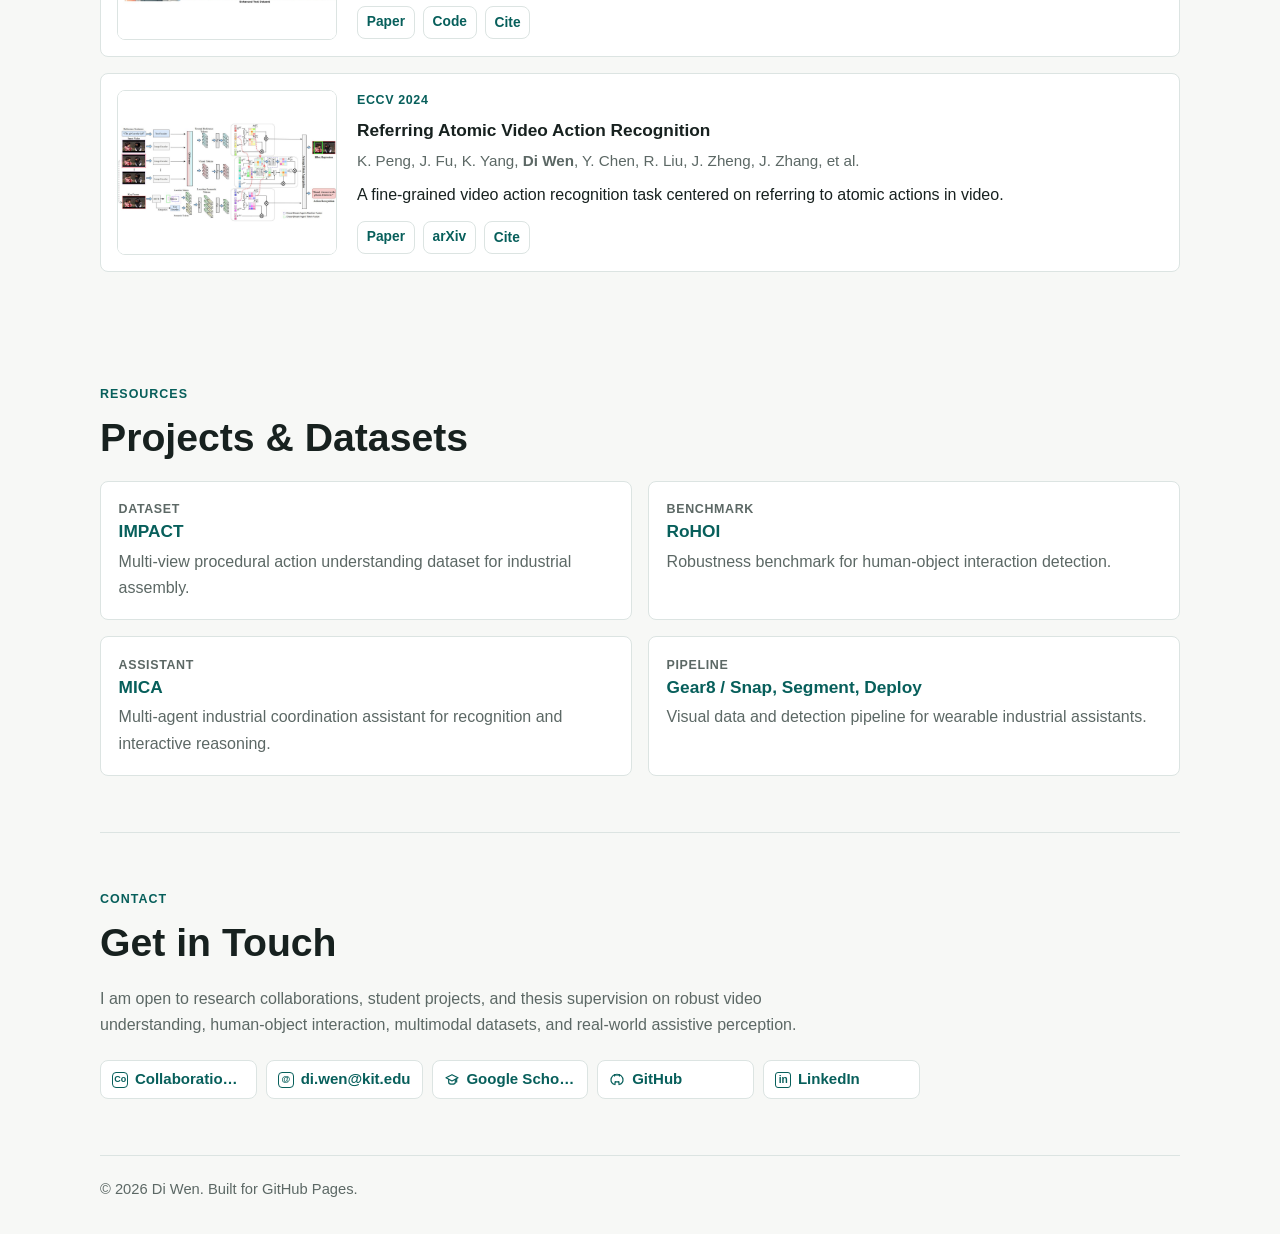
==== commit d2681772: "Polish academic profile header and links" ====
--- a/index.html
+++ b/index.html
@@ -6,13 +6,13 @@
     <title>Di Wen</title>
     <meta
       name="description"
-      content="Personal academic website of Di Wen, Ph.D. student working on human-centric computer vision, fine-grained action understanding, and robust visual learning."
+      content="Personal academic website of Di Wen, Ph.D. student working on human-centric computer vision, fine-grained action understanding, and robust learning under imperfect supervision."
     />
     <meta name="author" content="Di Wen" />
     <meta property="og:title" content="Di Wen" />
     <meta
       property="og:description"
-      content="Research on human-centric computer vision, fine-grained action understanding, human-object interaction, and robust visual learning."
+      content="Research on human-centric computer vision, fine-grained action understanding, human-object interaction, and robust learning under imperfect supervision."
     />
     <meta property="og:type" content="website" />
     <meta property="og:url" content="https://diwen.ai/" />
@@ -46,20 +46,22 @@
           <p class="eyebrow">Ph.D. Student · Computer Vision · Multimodal Learning</p>
           <h1>Di Wen</h1>
           <p class="lead">
-            My research focuses on human-centric video understanding in computer vision, including
-            fine-grained action recognition and segmentation, human-object interaction, and robust visual
-            learning under noisy labels and distribution shifts.
+            My work develops computer vision methods for human-centric video understanding, focusing on
+            fine-grained action recognition, human-object interaction, and robust learning from imperfect
+            supervision and domain shifts.
           </p>
           <p class="bio">
-            I am a Ph.D. student in the CV:HCI Lab at Karlsruhe Institute of Technology, advised by
-            Prof. Rainer Stiefelhagen. Since April 2024, my research has focused on video-based human
+            I am a Ph.D. student in the <a href="https://cvhci.iar.kit.edu/">CV:HCI Lab</a> at
+            <a href="https://www.kit.edu/english/">Karlsruhe Institute of Technology</a>, supervised by
+            <a href="https://cvhci.iar.kit.edu/people_596.php">Prof. Rainer Stiefelhagen</a>. Since
+            April 2024, my research has focused on video-based human
             perception for fine-grained action understanding, human-object interaction, and robust
-            multimodal perception models under noisy labels, limited supervision, and open-world
+            multimodal learning under noisy labels, limited supervision, and open-world
             conditions. My work is aligned with SFB 1574-B04's focus on human perception for
             circular factory environments, and I am open to research collaborations, student projects,
             and thesis supervision.
           </p>
-          <div class="link-row" aria-label="Profile links">
+          <div class="profile-links" aria-label="Profile links">
             <a href="https://scholar.google.com/citations?user=aqGMqEcAAAAJ&hl=zh-CN">
               <span class="link-icon" aria-hidden="true">
                 <svg viewBox="0 0 24 24" focusable="false">
@@ -69,6 +71,18 @@
                 </svg>
               </span>
               <span>Google Scholar</span>
+            </a>
+            <a href="https://dblp.org/pid/78/3909-6">
+              <span class="link-icon text-icon" aria-hidden="true">DB</span>
+              <span>DBLP</span>
+            </a>
+            <a href="https://orcid.org/0009-0000-1693-7912">
+              <span class="link-icon text-icon" aria-hidden="true">iD</span>
+              <span>ORCID</span>
+            </a>
+            <a href="https://openreview.net/profile?id=~Di_Wen2">
+              <span class="link-icon text-icon" aria-hidden="true">OR</span>
+              <span>OpenReview</span>
             </a>
             <a href="https://github.com/Kratos-Wen">
               <span class="link-icon" aria-hidden="true">
@@ -87,11 +101,14 @@
               <span class="link-icon linkedin-icon" aria-hidden="true">in</span>
               <span>LinkedIn</span>
             </a>
-            <a href="https://dblp.org/pid/78/3909-6">DBLP</a>
-            <a href="https://orcid.org/0009-0000-1693-7912">ORCID</a>
-            <a href="https://cvhci.iar.kit.edu/people_2519.php">KIT Profile</a>
-            <a href="https://openreview.net/profile?id=~Di_Wen2">OpenReview</a>
-            <a href="mailto:di.wen@kit.edu">Email</a>
+            <a href="https://cvhci.iar.kit.edu/people_2519.php">
+              <span class="link-icon text-icon" aria-hidden="true">K</span>
+              <span>KIT Profile</span>
+            </a>
+            <a href="mailto:di.wen@kit.edu">
+              <span class="link-icon text-icon" aria-hidden="true">@</span>
+              <span>Email</span>
+            </a>
           </div>
         </div>
         <aside class="profile-panel" aria-label="Profile summary">
@@ -102,15 +119,15 @@
           <dl class="quick-facts">
             <div>
               <dt>Affiliation</dt>
-              <dd>Karlsruhe Institute of Technology</dd>
+              <dd><a href="https://www.kit.edu/english/">Karlsruhe Institute of Technology</a></dd>
             </div>
             <div>
               <dt>Lab</dt>
-              <dd>CV:HCI Lab</dd>
+              <dd><a href="https://cvhci.iar.kit.edu/">CV:HCI Lab</a></dd>
             </div>
             <div>
-              <dt>Advisor</dt>
-              <dd>Prof. Rainer Stiefelhagen</dd>
+              <dt>Supervisor</dt>
+              <dd><a href="https://cvhci.iar.kit.edu/people_596.php">Prof. Rainer Stiefelhagen</a></dd>
             </div>
             <div>
               <dt>Ph.D. Since</dt>
@@ -372,9 +389,15 @@
           I am open to research collaborations, student projects, and thesis supervision on robust video
           understanding, human-object interaction, multimodal datasets, and real-world assistive perception.
         </p>
-        <div class="link-row">
-          <a href="collaborate.html">Collaboration Topics</a>
-          <a href="mailto:di.wen@kit.edu">di.wen@kit.edu</a>
+        <div class="profile-links contact-links">
+          <a href="collaborate.html">
+            <span class="link-icon text-icon" aria-hidden="true">Co</span>
+            <span>Collaboration Topics</span>
+          </a>
+          <a href="mailto:di.wen@kit.edu">
+            <span class="link-icon text-icon" aria-hidden="true">@</span>
+            <span>di.wen@kit.edu</span>
+          </a>
           <a href="https://scholar.google.com/citations?user=aqGMqEcAAAAJ&hl=zh-CN">
             <span class="link-icon" aria-hidden="true">
               <svg viewBox="0 0 24 24" focusable="false">
--- a/assets/css/styles.css
+++ b/assets/css/styles.css
@@ -11,8 +11,7 @@
   --shadow: 0 16px 40px rgba(23, 33, 31, 0.08);
   --radius: 8px;
   color-scheme: light;
-  font-family:
-    Inter, ui-sans-serif, system-ui, -apple-system, BlinkMacSystemFont, "Segoe UI", sans-serif;
+  font-family: "Segoe UI", Arial, Helvetica, sans-serif;
 }
 
 * {
@@ -29,6 +28,7 @@
   color: var(--text);
   font-size: 16px;
   line-height: 1.65;
+  overflow-x: hidden;
 }
 
 a {
@@ -131,6 +131,11 @@
   padding-bottom: 48px;
 }
 
+.hero-copy,
+.profile-panel {
+  min-width: 0;
+}
+
 .eyebrow {
   margin: 0 0 0.5rem;
   color: var(--accent-dark);
@@ -169,16 +174,20 @@
 }
 
 .lead {
+  width: 100%;
   max-width: 760px;
   margin-bottom: 1rem;
   color: var(--text);
   font-size: clamp(1.18rem, 2.2vw, 1.45rem);
   line-height: 1.45;
+  overflow-wrap: break-word;
 }
 
 .bio {
+  width: 100%;
   max-width: 740px;
   color: var(--muted);
+  overflow-wrap: break-word;
 }
 
 .link-row {
@@ -188,7 +197,21 @@
   margin-top: 1.35rem;
 }
 
+.profile-links {
+  display: grid;
+  grid-template-columns: repeat(auto-fit, minmax(148px, 1fr));
+  gap: 0.55rem;
+  width: 100%;
+  max-width: 760px;
+  margin-top: 1.35rem;
+}
+
+.contact-links {
+  max-width: 820px;
+}
+
 .link-row a,
+.profile-links a,
 .paper-links a,
 .paper-links button,
 .text-link {
@@ -206,7 +229,19 @@
   font-family: inherit;
 }
 
+.profile-links a {
+  justify-content: flex-start;
+  min-width: 0;
+}
+
+.profile-links a span:last-child {
+  overflow: hidden;
+  text-overflow: ellipsis;
+  white-space: nowrap;
+}
+
 .link-row a:hover,
+.profile-links a:hover,
 .paper-links a:hover,
 .paper-links button:hover,
 .text-link:hover {
@@ -239,6 +274,16 @@
   stroke-width: 1.8;
 }
 
+.text-icon {
+  border: 1.6px solid currentColor;
+  border-radius: 4px;
+  font-family: Arial, Helvetica, sans-serif;
+  font-size: 0.56rem;
+  font-weight: 850;
+  letter-spacing: 0;
+  line-height: 1;
+}
+
 .linkedin-icon {
   border: 1.8px solid currentColor;
   border-radius: 3px;
@@ -310,6 +355,17 @@
 .quick-facts dd {
   margin: 0;
   color: var(--text);
+}
+
+.quick-facts a {
+  color: var(--text);
+  text-decoration: none;
+}
+
+.quick-facts a:hover {
+  color: var(--accent-dark);
+  text-decoration: underline;
+  text-underline-offset: 0.18em;
 }
 
 .section-heading {
@@ -755,6 +811,10 @@
     gap: 0.2rem;
   }
 
+  .profile-links {
+    grid-template-columns: 1fr;
+  }
+
   .form-grid {
     gap: 0.9rem;
   }
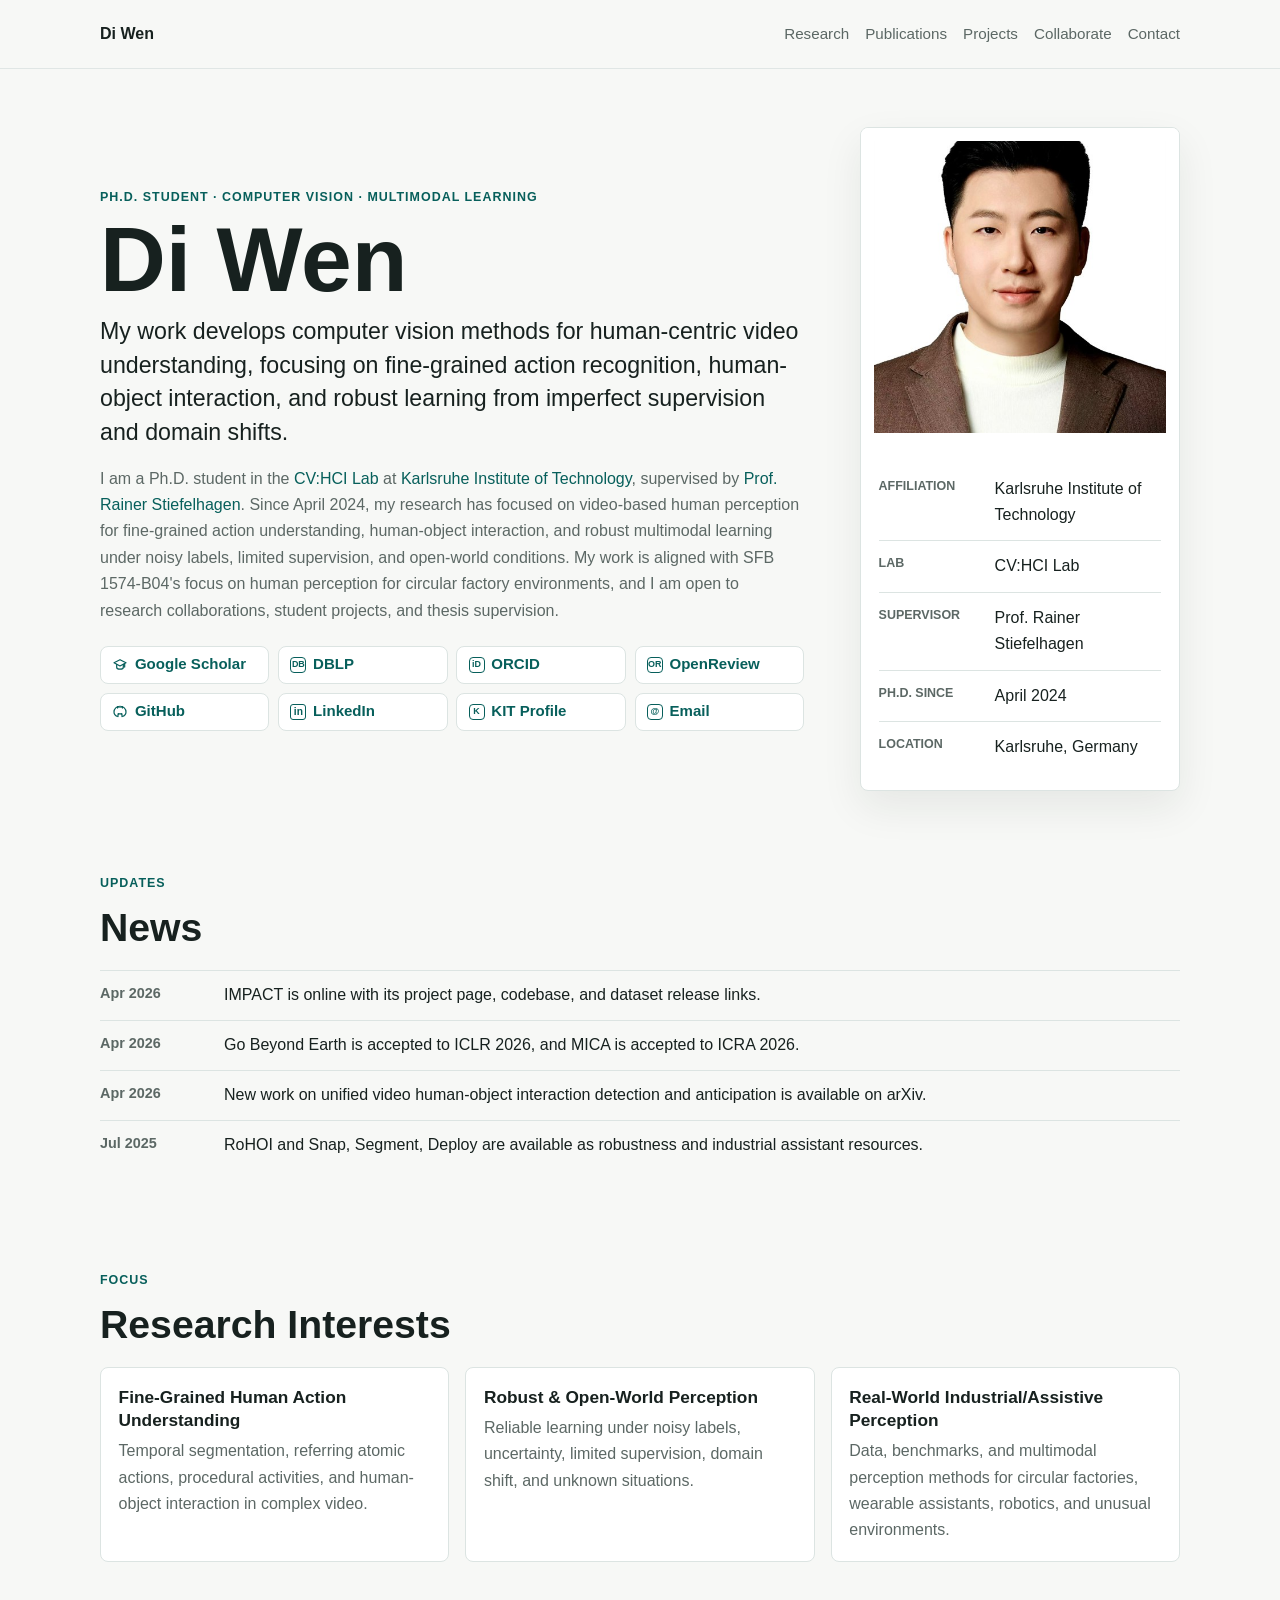
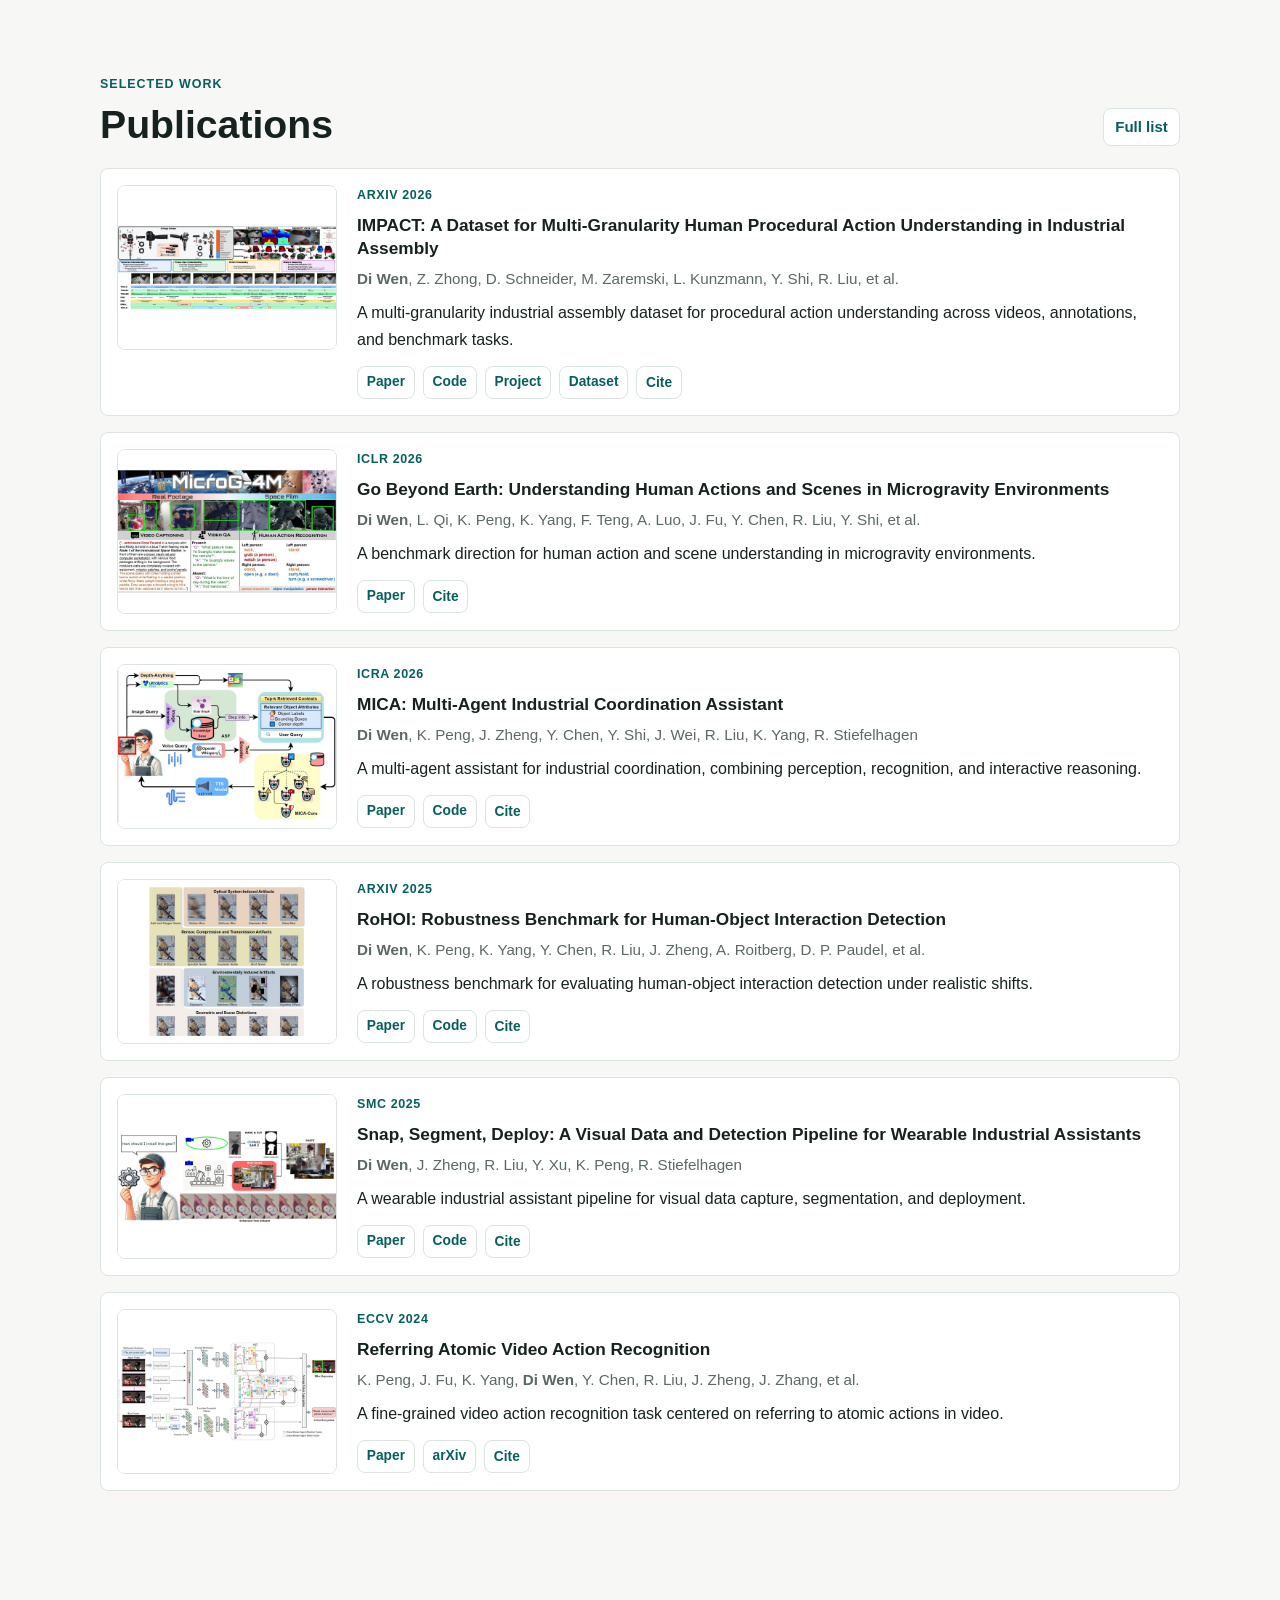
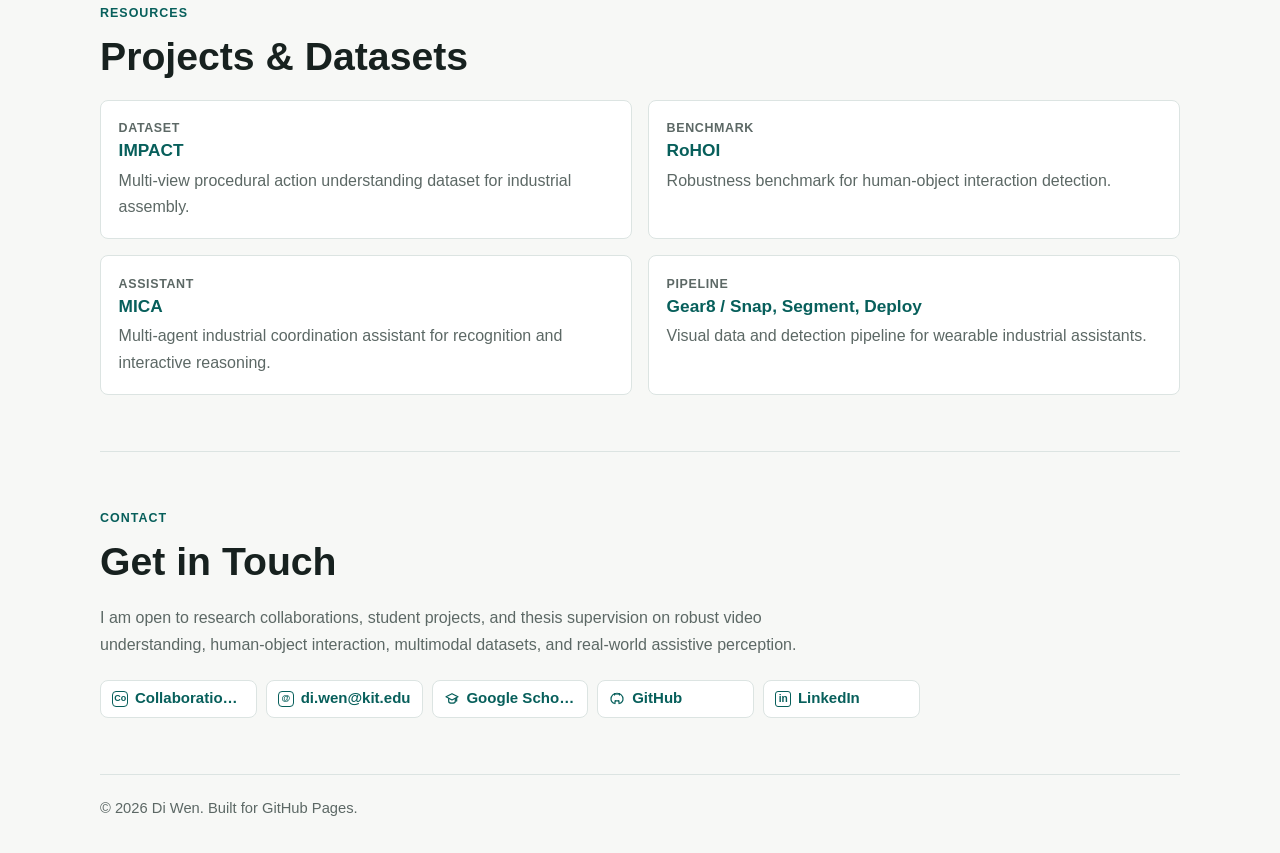
==== commit 4ab8c803: "Remove generic ongoing section" ====
--- a/index.html
+++ b/index.html
@@ -179,36 +179,6 @@
             <p>
               Data, benchmarks, and multimodal perception methods for circular factories, wearable assistants,
               robotics, and unusual environments.
-            </p>
-          </article>
-        </div>
-      </section>
-
-      <section class="section" id="ongoing" aria-labelledby="ongoing-title">
-        <div class="section-heading">
-          <p class="eyebrow">Ongoing</p>
-          <h2 id="ongoing-title">Work in Progress</h2>
-        </div>
-        <div class="interest-grid">
-          <article class="interest">
-            <h3>Robust Video Learning</h3>
-            <p>
-              Developing recognition and segmentation methods that remain reliable under label noise,
-              limited annotations, and domain shift.
-            </p>
-          </article>
-          <article class="interest">
-            <h3>Open-World Human Perception</h3>
-            <p>
-              Studying how visual models handle unknown actions, objects, and human-object interactions
-              beyond closed benchmark assumptions.
-            </p>
-          </article>
-          <article class="interest">
-            <h3>Industrial and Unusual Environments</h3>
-            <p>
-              Building datasets and evaluation protocols for procedural activities in factories,
-              wearable settings, and microgravity scenes.
             </p>
           </article>
         </div>
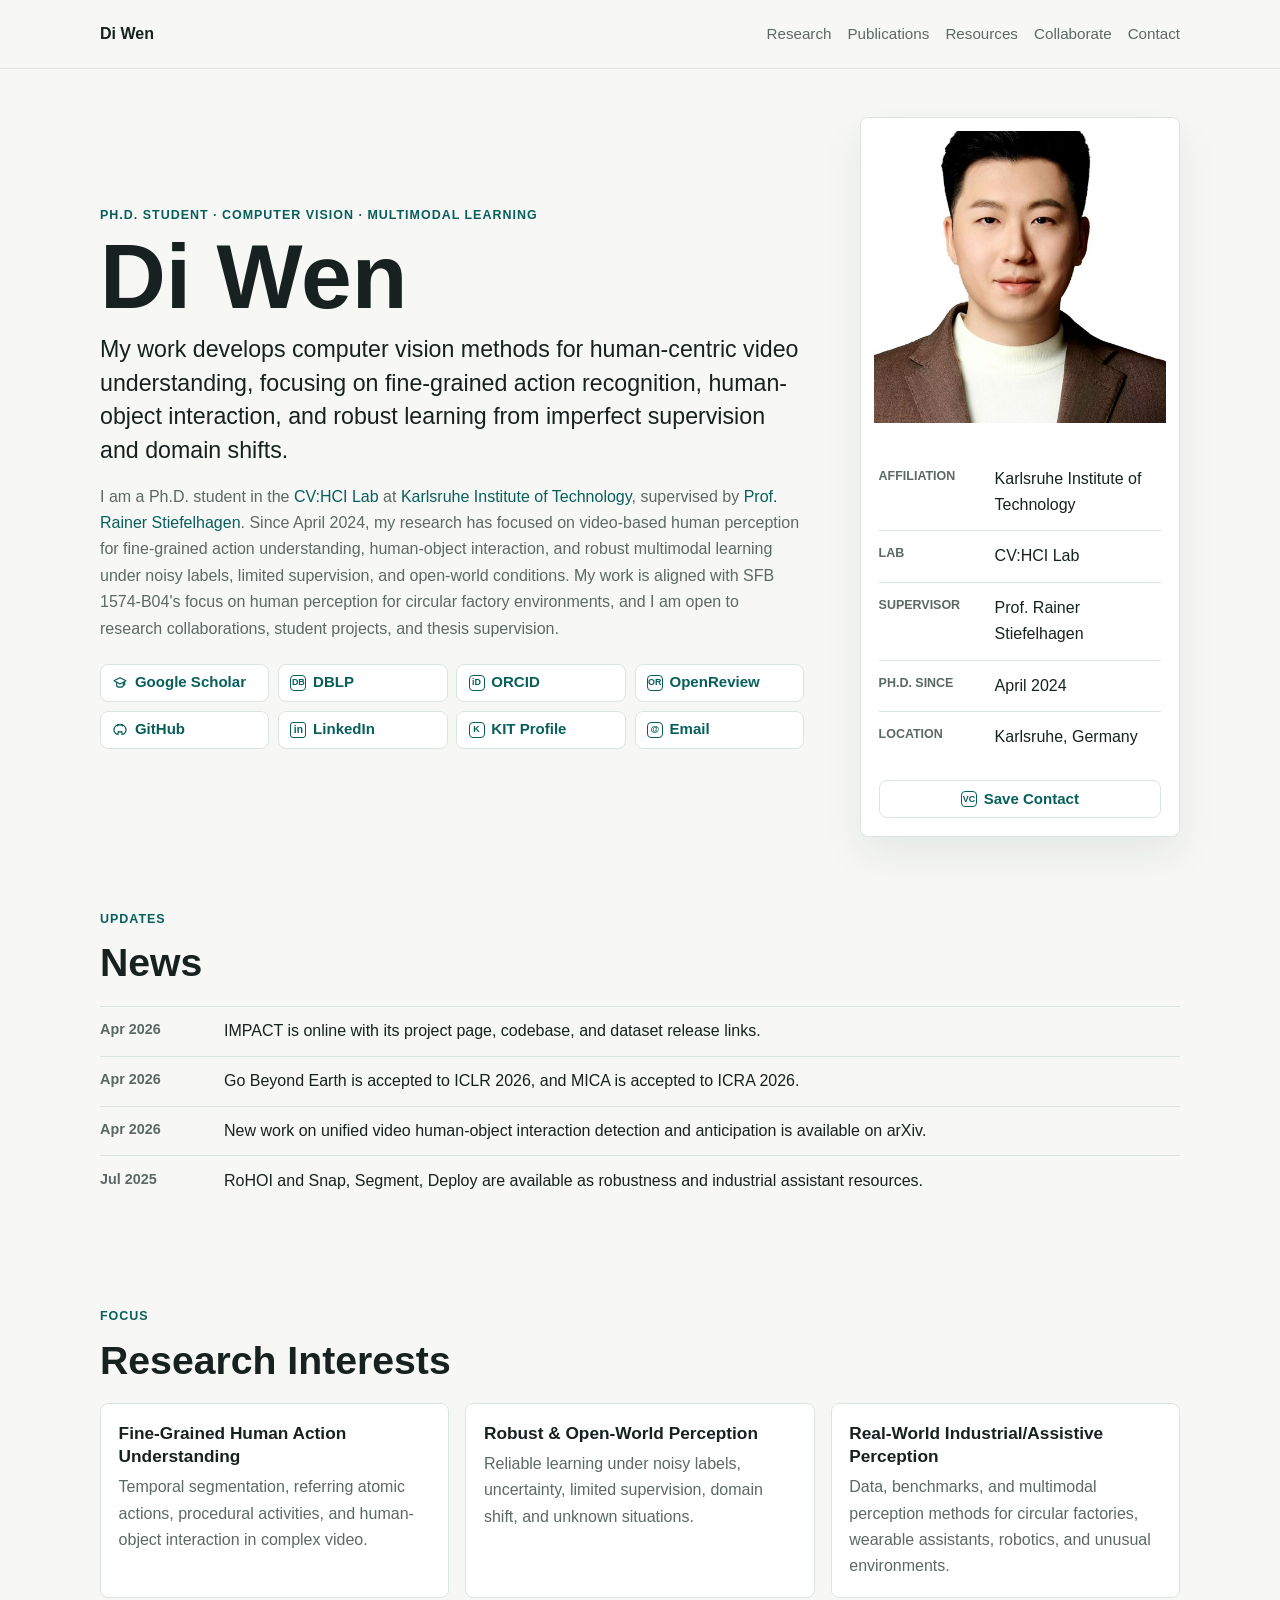
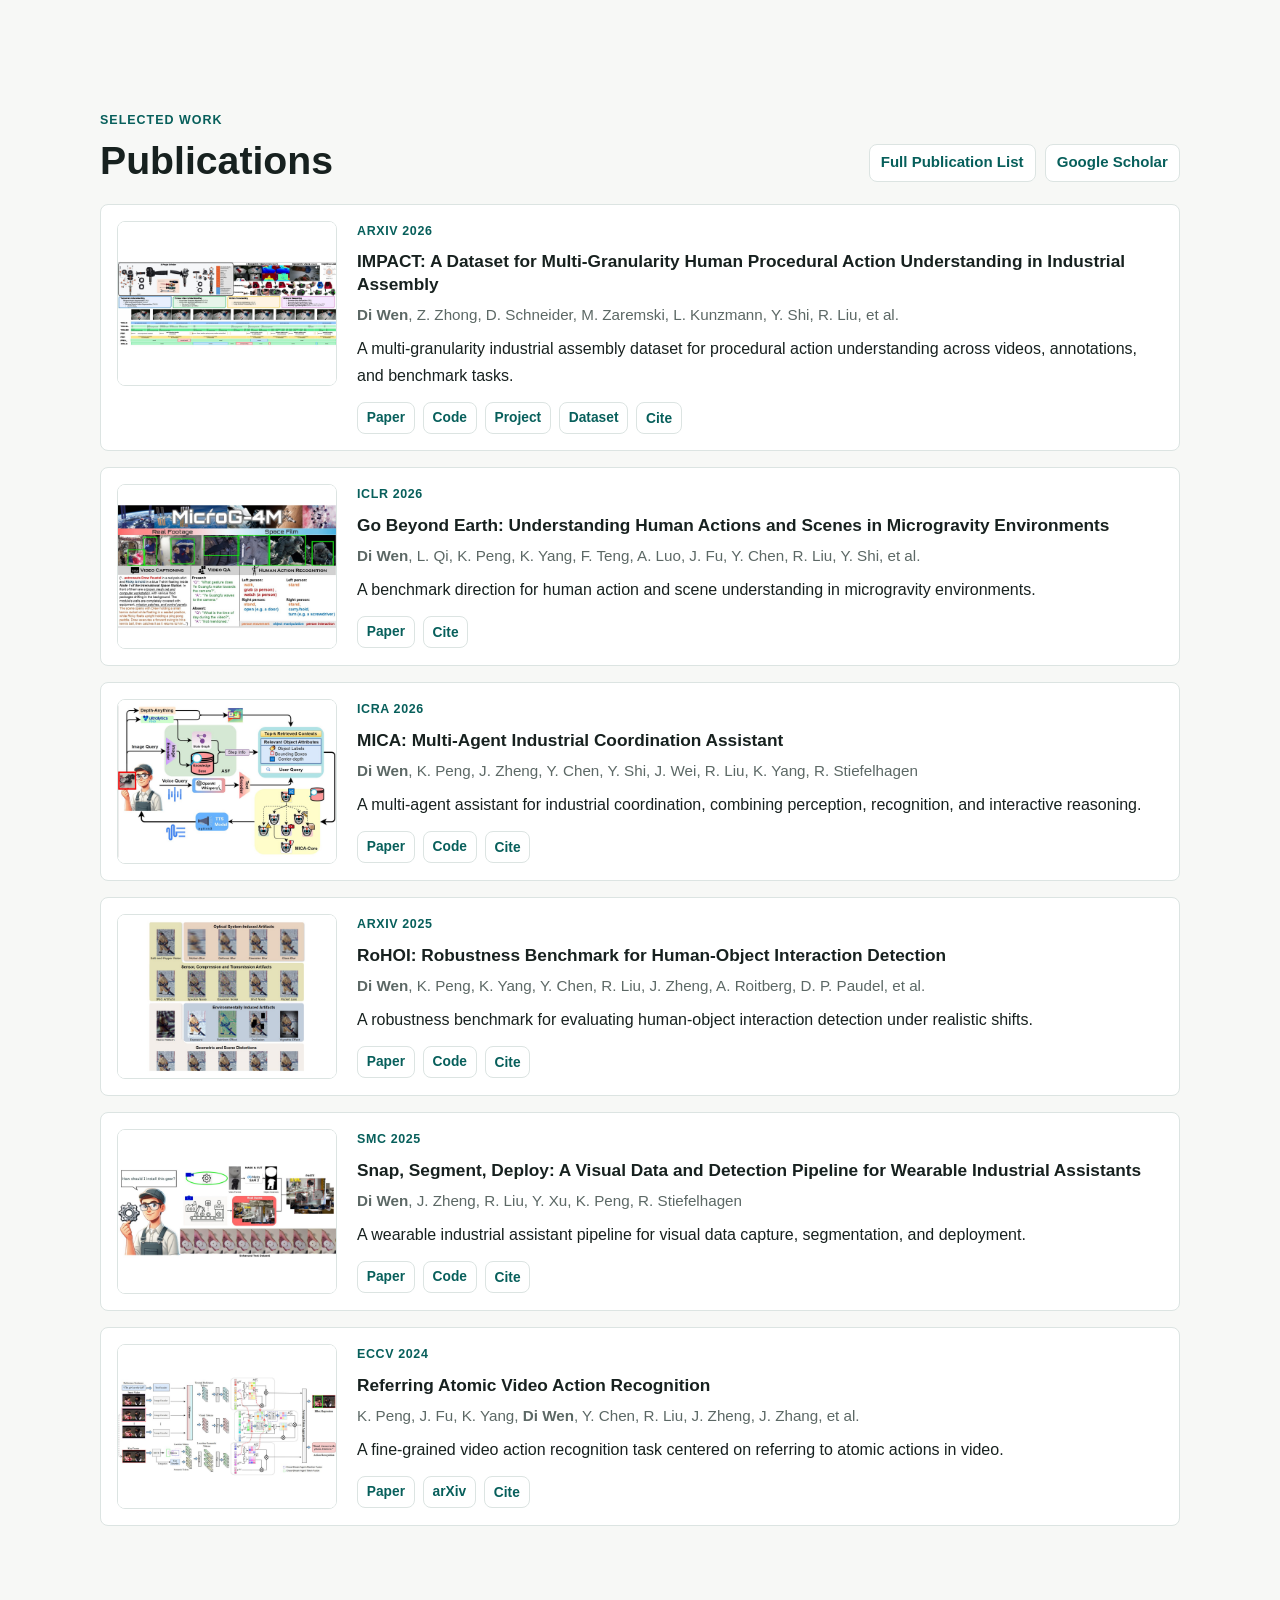
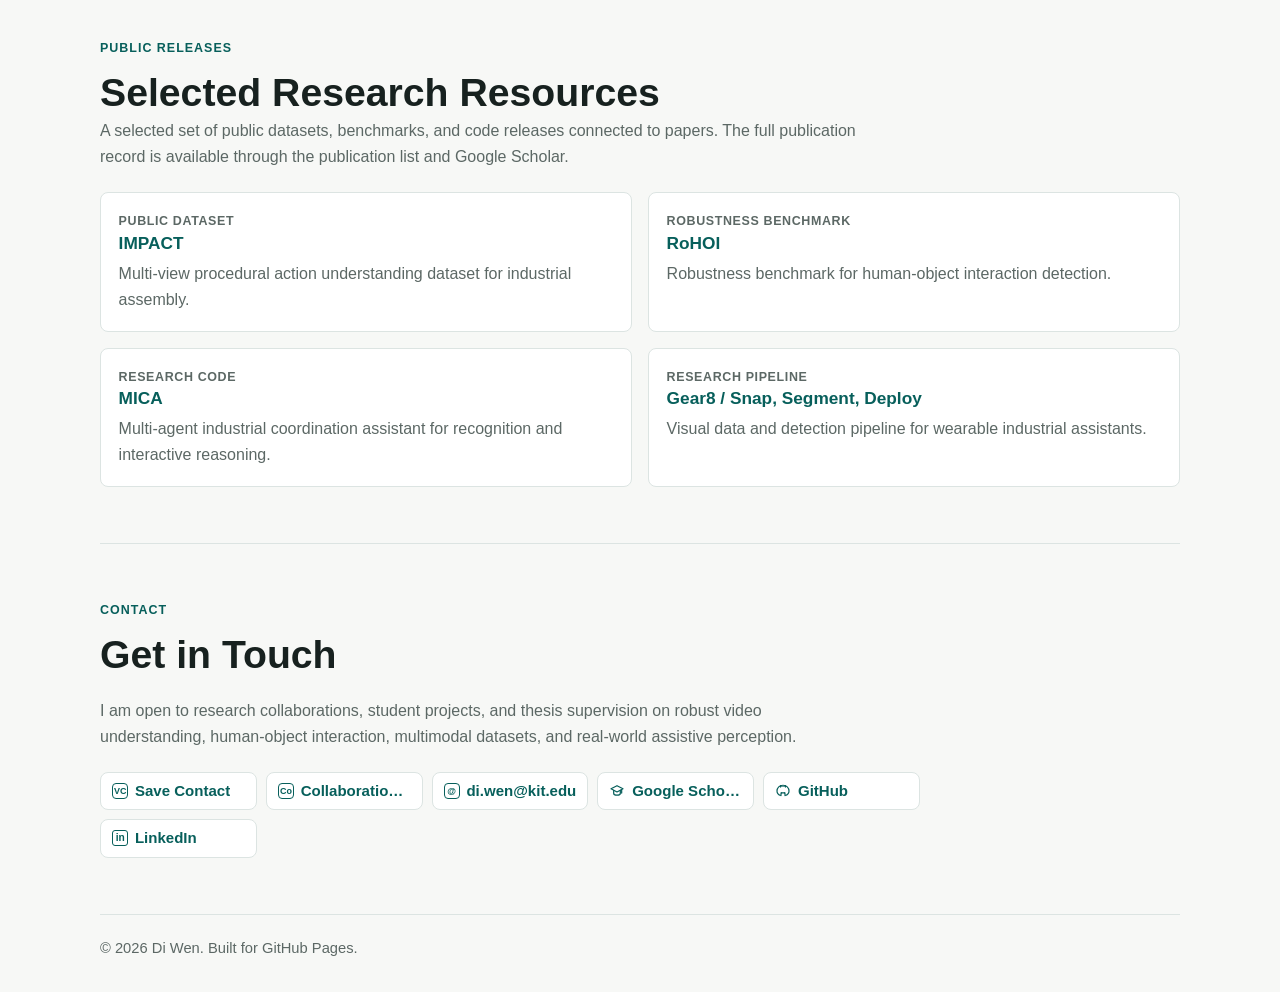
==== commit 13299e81: "Refine resources section and add vCard" ====
--- a/index.html
+++ b/index.html
@@ -33,7 +33,7 @@
         <div class="nav-links" id="nav-links">
           <a href="#research">Research</a>
           <a href="#publications">Publications</a>
-          <a href="#projects">Projects</a>
+          <a href="#resources">Resources</a>
           <a href="collaborate.html">Collaborate</a>
           <a href="#contact">Contact</a>
         </div>
@@ -138,6 +138,12 @@
               <dd>Karlsruhe, Germany</dd>
             </div>
           </dl>
+          <div class="panel-actions">
+            <a class="text-link panel-link" href="assets/di-wen.vcf" download="Di-Wen.vcf">
+              <span class="link-icon text-icon" aria-hidden="true">VC</span>
+              <span>Save Contact</span>
+            </a>
+          </div>
         </aside>
       </section>
 
@@ -190,7 +196,10 @@
             <p class="eyebrow">Selected Work</p>
             <h2 id="publications-title">Publications</h2>
           </div>
-          <a class="text-link" href="publications.html">Full list</a>
+          <div class="heading-actions">
+            <a class="text-link" href="publications.html">Full Publication List</a>
+            <a class="text-link" href="https://scholar.google.com/citations?user=aqGMqEcAAAAJ&hl=zh-CN">Google Scholar</a>
+          </div>
         </div>
 
         <div class="publication-list">
@@ -313,35 +322,39 @@
         </div>
       </section>
 
-      <section class="section" id="projects" aria-labelledby="projects-title">
+      <section class="section" id="resources" aria-labelledby="resources-title">
         <div class="section-heading">
-          <p class="eyebrow">Resources</p>
-          <h2 id="projects-title">Projects & Datasets</h2>
+          <p class="eyebrow">Public Releases</p>
+          <h2 id="resources-title">Selected Research Resources</h2>
+          <p class="section-note">
+            A selected set of public datasets, benchmarks, and code releases connected to papers. The full
+            publication record is available through the publication list and Google Scholar.
+          </p>
         </div>
         <div class="project-grid">
           <article class="project">
-            <p class="project-type">Dataset</p>
+            <p class="project-type">Public Dataset</p>
             <h3><a href="https://kratos-wen.github.io/IMPACT/">IMPACT</a></h3>
             <p>
               Multi-view procedural action understanding dataset for industrial assembly.
             </p>
           </article>
           <article class="project">
-            <p class="project-type">Benchmark</p>
+            <p class="project-type">Robustness Benchmark</p>
             <h3><a href="https://github.com/Kratos-Wen/RoHOI">RoHOI</a></h3>
             <p>
               Robustness benchmark for human-object interaction detection.
             </p>
           </article>
           <article class="project">
-            <p class="project-type">Assistant</p>
+            <p class="project-type">Research Code</p>
             <h3><a href="https://github.com/Kratos-Wen/MICA">MICA</a></h3>
             <p>
               Multi-agent industrial coordination assistant for recognition and interactive reasoning.
             </p>
           </article>
           <article class="project">
-            <p class="project-type">Pipeline</p>
+            <p class="project-type">Research Pipeline</p>
             <h3><a href="https://github.com/Kratos-Wen/Gear8">Gear8 / Snap, Segment, Deploy</a></h3>
             <p>
               Visual data and detection pipeline for wearable industrial assistants.
@@ -360,6 +373,10 @@
           understanding, human-object interaction, multimodal datasets, and real-world assistive perception.
         </p>
         <div class="profile-links contact-links">
+          <a href="assets/di-wen.vcf" download="Di-Wen.vcf">
+            <span class="link-icon text-icon" aria-hidden="true">VC</span>
+            <span>Save Contact</span>
+          </a>
           <a href="collaborate.html">
             <span class="link-icon text-icon" aria-hidden="true">Co</span>
             <span>Collaboration Topics</span>
--- a/assets/css/styles.css
+++ b/assets/css/styles.css
@@ -382,6 +382,28 @@
   gap: 1rem;
 }
 
+.heading-actions {
+  display: flex;
+  flex-wrap: wrap;
+  justify-content: flex-end;
+  gap: 0.55rem;
+}
+
+.section-note {
+  max-width: 760px;
+  margin: 0;
+  color: var(--muted);
+}
+
+.panel-actions {
+  padding: 0 1.1rem 1.1rem;
+}
+
+.panel-link {
+  width: 100%;
+  justify-content: center;
+}
+
 .news-section {
   padding-top: 24px;
 }
@@ -804,6 +826,10 @@
     flex-direction: column;
   }
 
+  .heading-actions {
+    justify-content: flex-start;
+  }
+
   .news-list li,
   .quick-facts div,
   .form-grid {
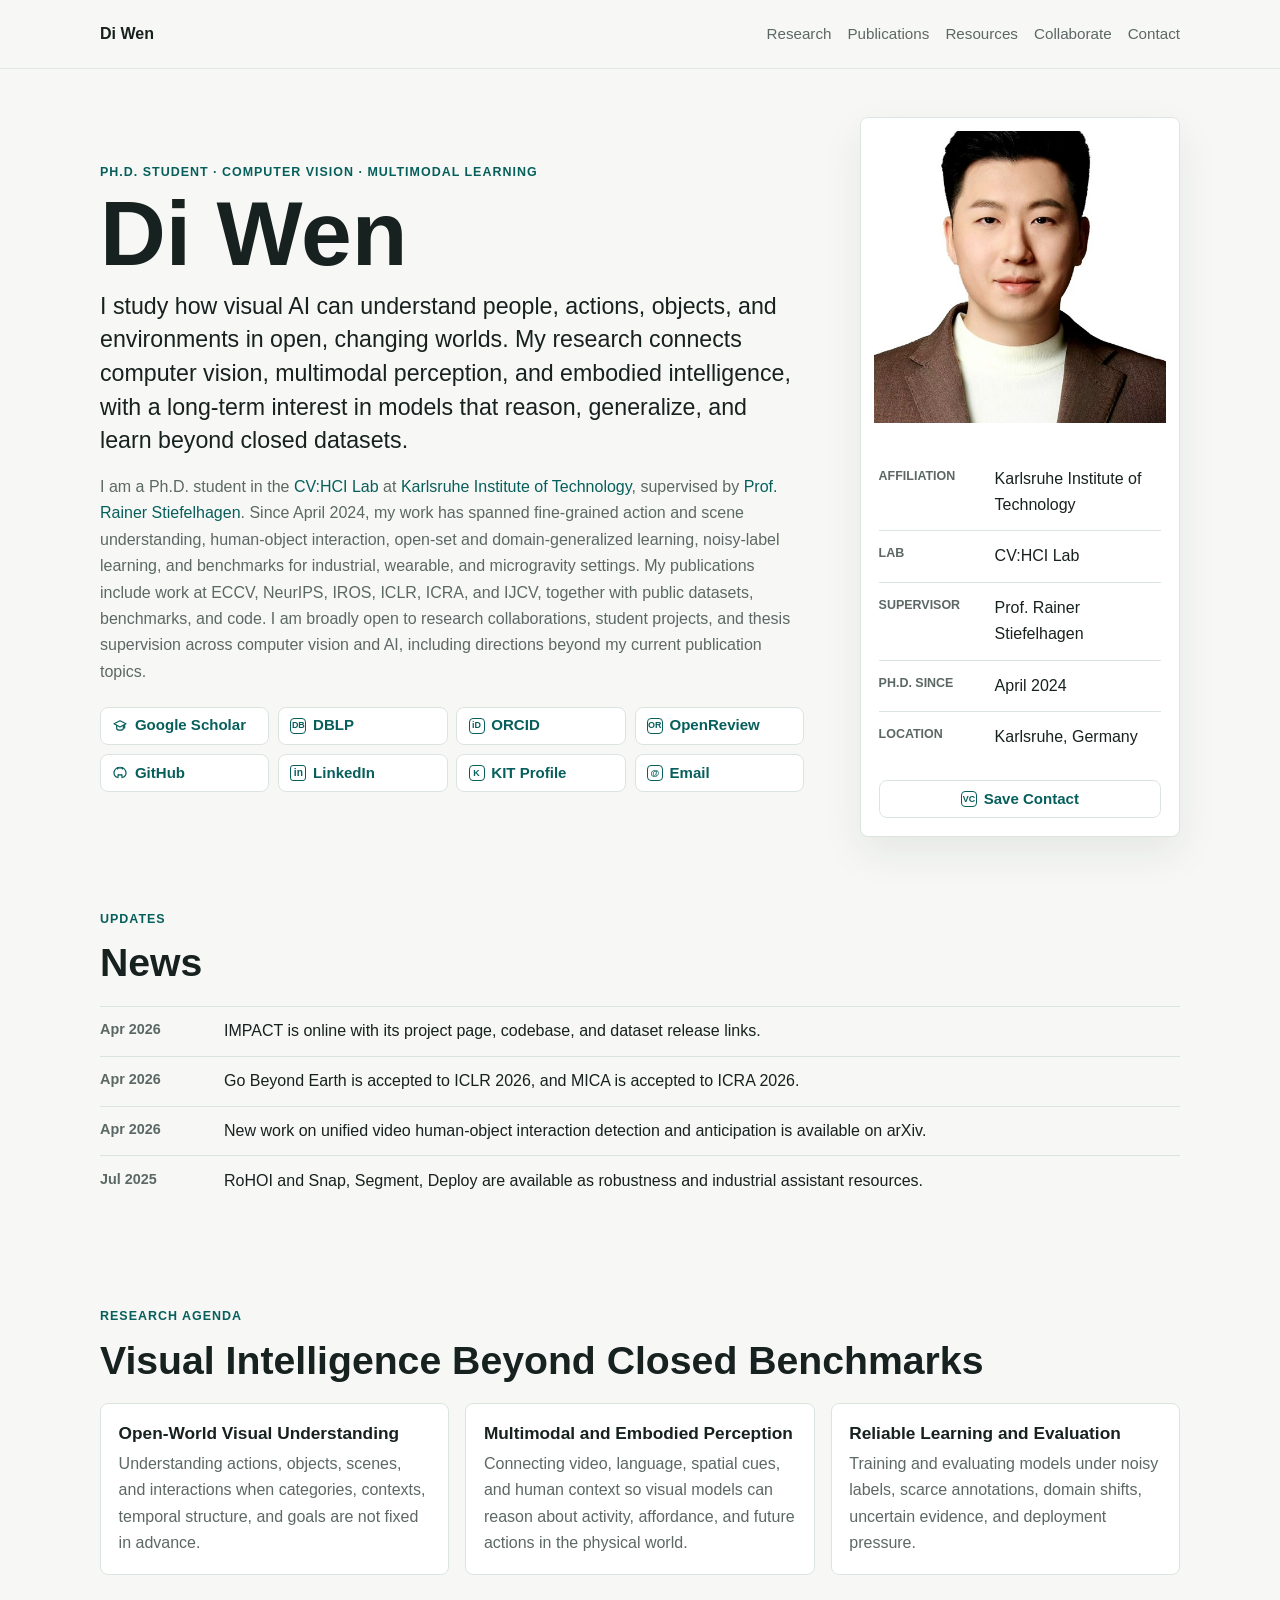
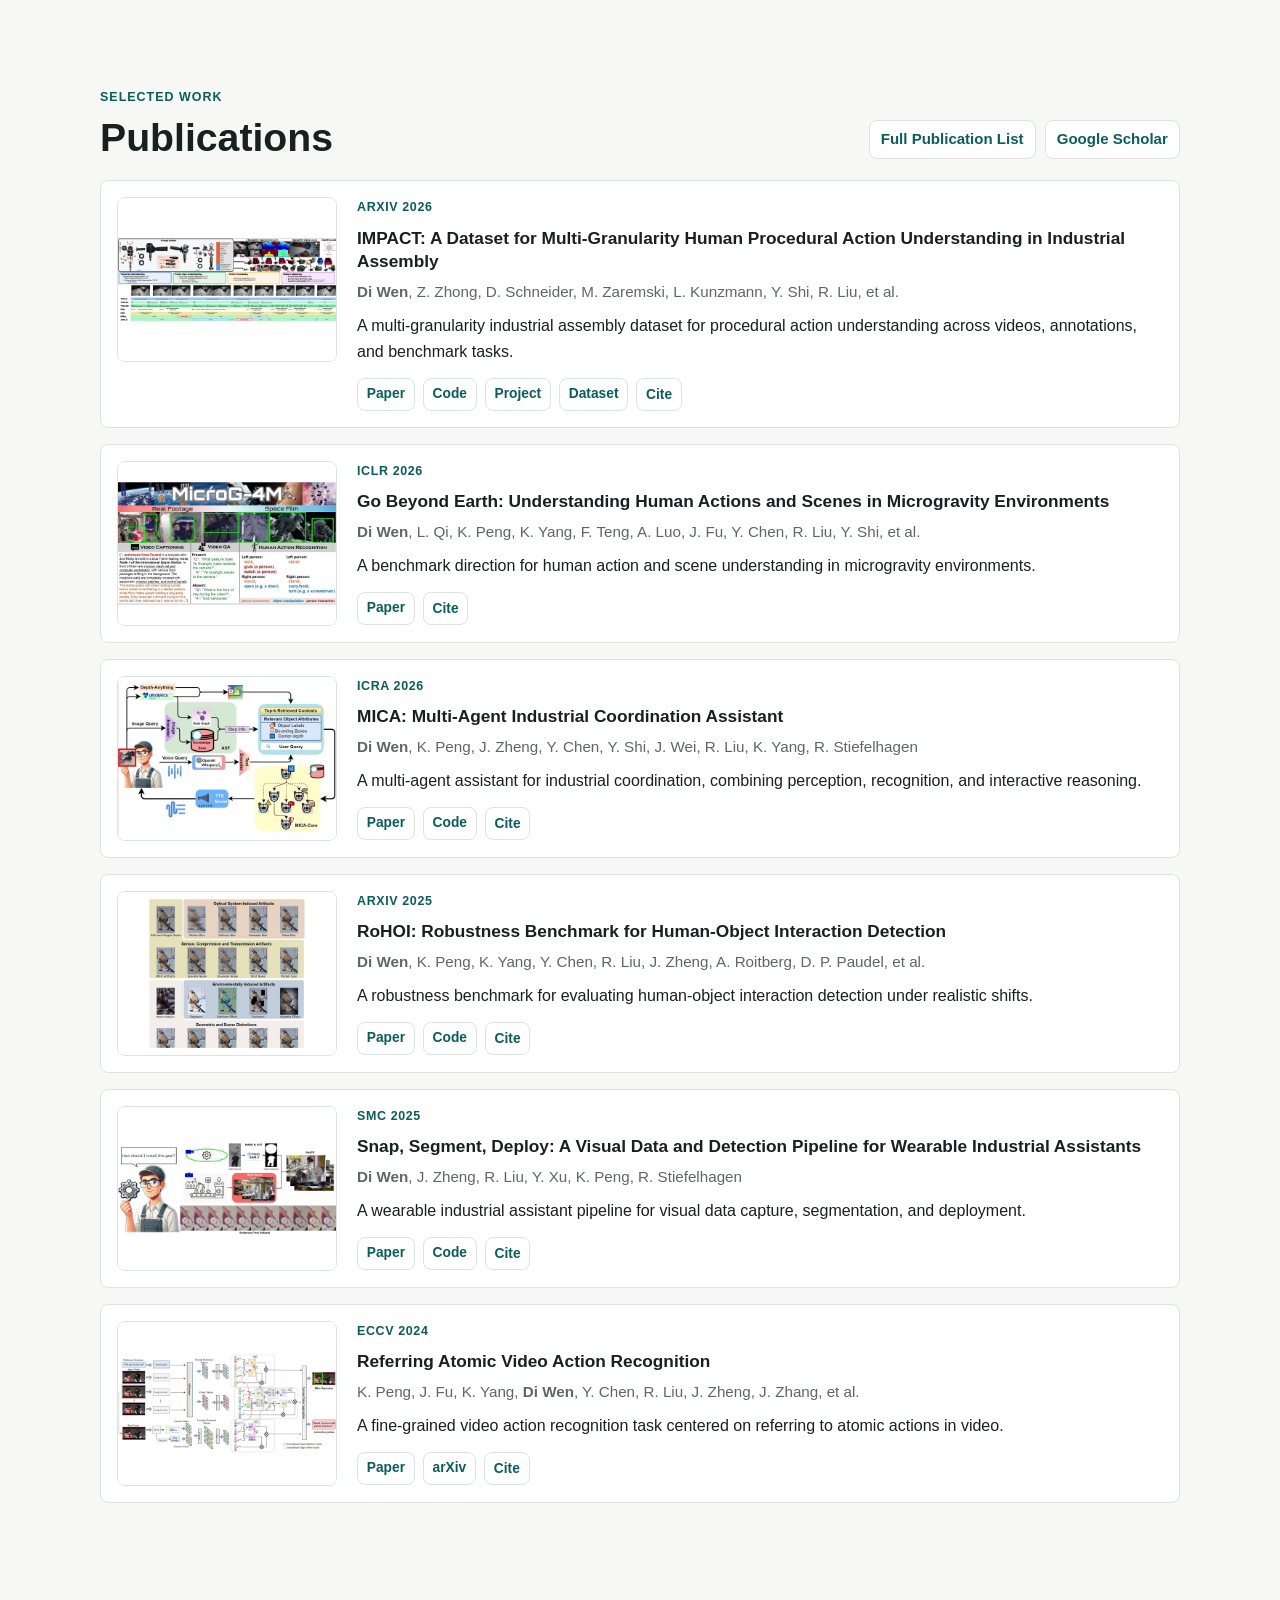
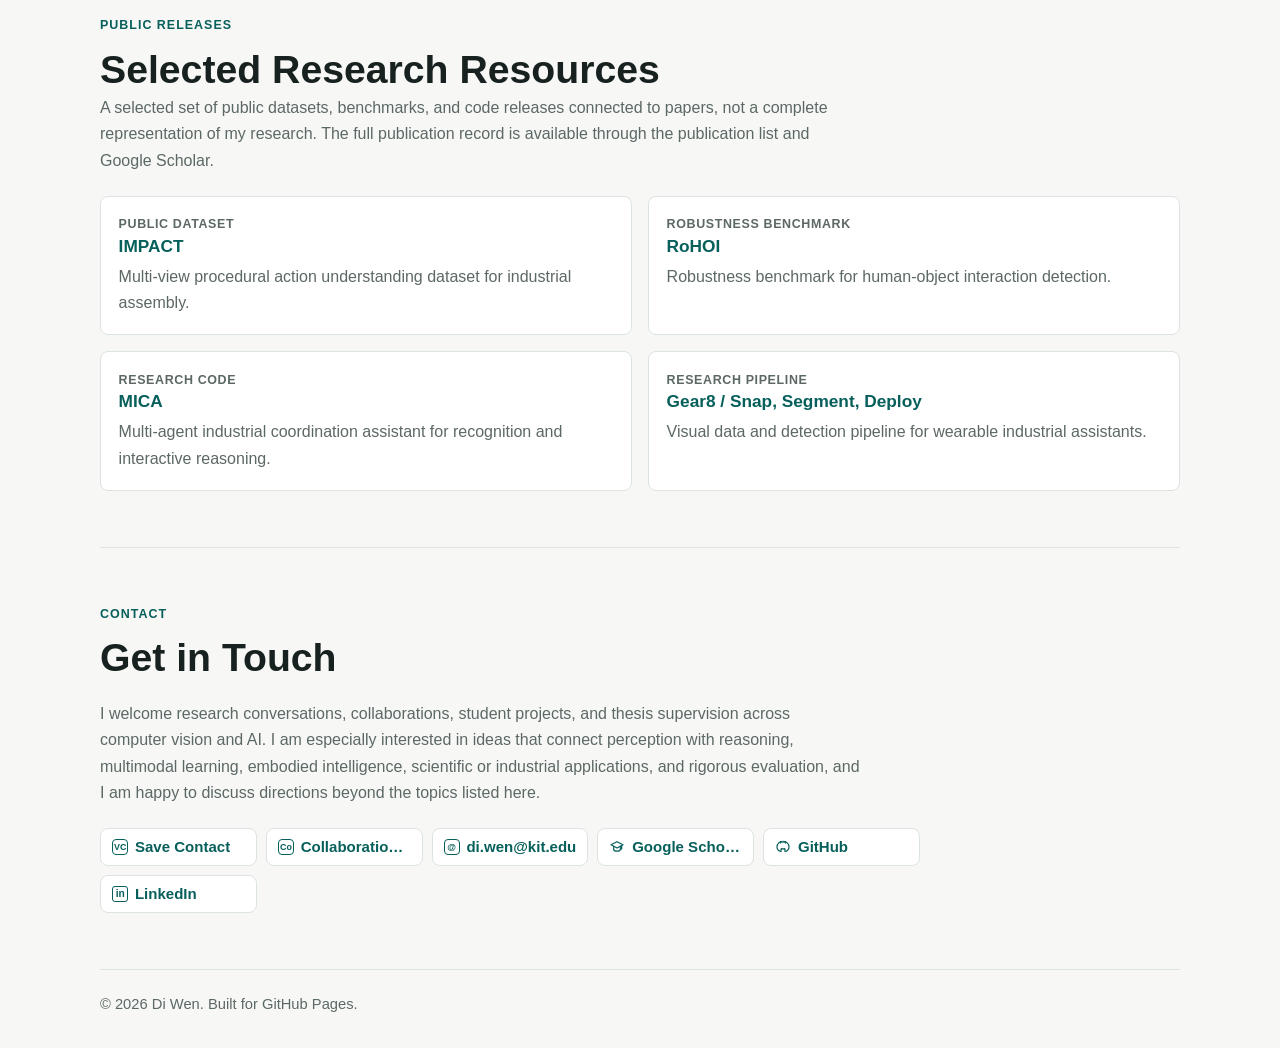
==== commit f4652e00: "Broaden research positioning copy" ====
--- a/index.html
+++ b/index.html
@@ -6,13 +6,13 @@
     <title>Di Wen</title>
     <meta
       name="description"
-      content="Personal academic website of Di Wen, Ph.D. student working on human-centric computer vision, fine-grained action understanding, and robust learning under imperfect supervision."
+      content="Personal academic website of Di Wen, Ph.D. student researching computer vision, multimodal perception, open-world visual understanding, and reliable learning for real-world AI."
     />
     <meta name="author" content="Di Wen" />
     <meta property="og:title" content="Di Wen" />
     <meta
       property="og:description"
-      content="Research on human-centric computer vision, fine-grained action understanding, human-object interaction, and robust learning under imperfect supervision."
+      content="Research on visual intelligence for people, actions, objects, and environments across video, multimodal AI, and embodied perception."
     />
     <meta property="og:type" content="website" />
     <meta property="og:url" content="https://diwen.ai/" />
@@ -46,20 +46,21 @@
           <p class="eyebrow">Ph.D. Student · Computer Vision · Multimodal Learning</p>
           <h1>Di Wen</h1>
           <p class="lead">
-            My work develops computer vision methods for human-centric video understanding, focusing on
-            fine-grained action recognition, human-object interaction, and robust learning from imperfect
-            supervision and domain shifts.
+            I study how visual AI can understand people, actions, objects, and environments in open,
+            changing worlds. My research connects computer vision, multimodal perception, and embodied
+            intelligence, with a long-term interest in models that reason, generalize, and learn beyond
+            closed datasets.
           </p>
           <p class="bio">
             I am a Ph.D. student in the <a href="https://cvhci.iar.kit.edu/">CV:HCI Lab</a> at
             <a href="https://www.kit.edu/english/">Karlsruhe Institute of Technology</a>, supervised by
             <a href="https://cvhci.iar.kit.edu/people_596.php">Prof. Rainer Stiefelhagen</a>. Since
-            April 2024, my research has focused on video-based human
-            perception for fine-grained action understanding, human-object interaction, and robust
-            multimodal learning under noisy labels, limited supervision, and open-world
-            conditions. My work is aligned with SFB 1574-B04's focus on human perception for
-            circular factory environments, and I am open to research collaborations, student projects,
-            and thesis supervision.
+            April 2024, my work has spanned fine-grained action and scene understanding, human-object
+            interaction, open-set and domain-generalized learning, noisy-label learning, and benchmarks
+            for industrial, wearable, and microgravity settings. My publications include work at ECCV,
+            NeurIPS, IROS, ICLR, ICRA, and IJCV, together with public datasets, benchmarks, and code. I am
+            broadly open to research collaborations, student projects, and thesis supervision across
+            computer vision and AI, including directions beyond my current publication topics.
           </p>
           <div class="profile-links" aria-label="Profile links">
             <a href="https://scholar.google.com/citations?user=aqGMqEcAAAAJ&hl=zh-CN">
@@ -162,29 +163,29 @@
 
       <section class="section" id="research" aria-labelledby="research-title">
         <div class="section-heading">
-          <p class="eyebrow">Focus</p>
-          <h2 id="research-title">Research Interests</h2>
+          <p class="eyebrow">Research Agenda</p>
+          <h2 id="research-title">Visual Intelligence Beyond Closed Benchmarks</h2>
         </div>
         <div class="interest-grid">
           <article class="interest">
-            <h3>Fine-Grained Human Action Understanding</h3>
-            <p>
-              Temporal segmentation, referring atomic actions, procedural activities, and human-object
-              interaction in complex video.
+            <h3>Open-World Visual Understanding</h3>
+            <p>
+              Understanding actions, objects, scenes, and interactions when categories, contexts, temporal
+              structure, and goals are not fixed in advance.
             </p>
           </article>
           <article class="interest">
-            <h3>Robust & Open-World Perception</h3>
-            <p>
-              Reliable learning under noisy labels, uncertainty, limited supervision, domain shift, and
-              unknown situations.
+            <h3>Multimodal and Embodied Perception</h3>
+            <p>
+              Connecting video, language, spatial cues, and human context so visual models can reason about
+              activity, affordance, and future actions in the physical world.
             </p>
           </article>
           <article class="interest">
-            <h3>Real-World Industrial/Assistive Perception</h3>
-            <p>
-              Data, benchmarks, and multimodal perception methods for circular factories, wearable assistants,
-              robotics, and unusual environments.
+            <h3>Reliable Learning and Evaluation</h3>
+            <p>
+              Training and evaluating models under noisy labels, scarce annotations, domain shifts,
+              uncertain evidence, and deployment pressure.
             </p>
           </article>
         </div>
@@ -327,8 +328,9 @@
           <p class="eyebrow">Public Releases</p>
           <h2 id="resources-title">Selected Research Resources</h2>
           <p class="section-note">
-            A selected set of public datasets, benchmarks, and code releases connected to papers. The full
-            publication record is available through the publication list and Google Scholar.
+            A selected set of public datasets, benchmarks, and code releases connected to papers, not a
+            complete representation of my research. The full publication record is available through the
+            publication list and Google Scholar.
           </p>
         </div>
         <div class="project-grid">
@@ -369,8 +371,10 @@
           <h2 id="contact-title">Get in Touch</h2>
         </div>
         <p>
-          I am open to research collaborations, student projects, and thesis supervision on robust video
-          understanding, human-object interaction, multimodal datasets, and real-world assistive perception.
+          I welcome research conversations, collaborations, student projects, and thesis supervision across
+          computer vision and AI. I am especially interested in ideas that connect perception with reasoning,
+          multimodal learning, embodied intelligence, scientific or industrial applications, and rigorous
+          evaluation, and I am happy to discuss directions beyond the topics listed here.
         </p>
         <div class="profile-links contact-links">
           <a href="assets/di-wen.vcf" download="Di-Wen.vcf">
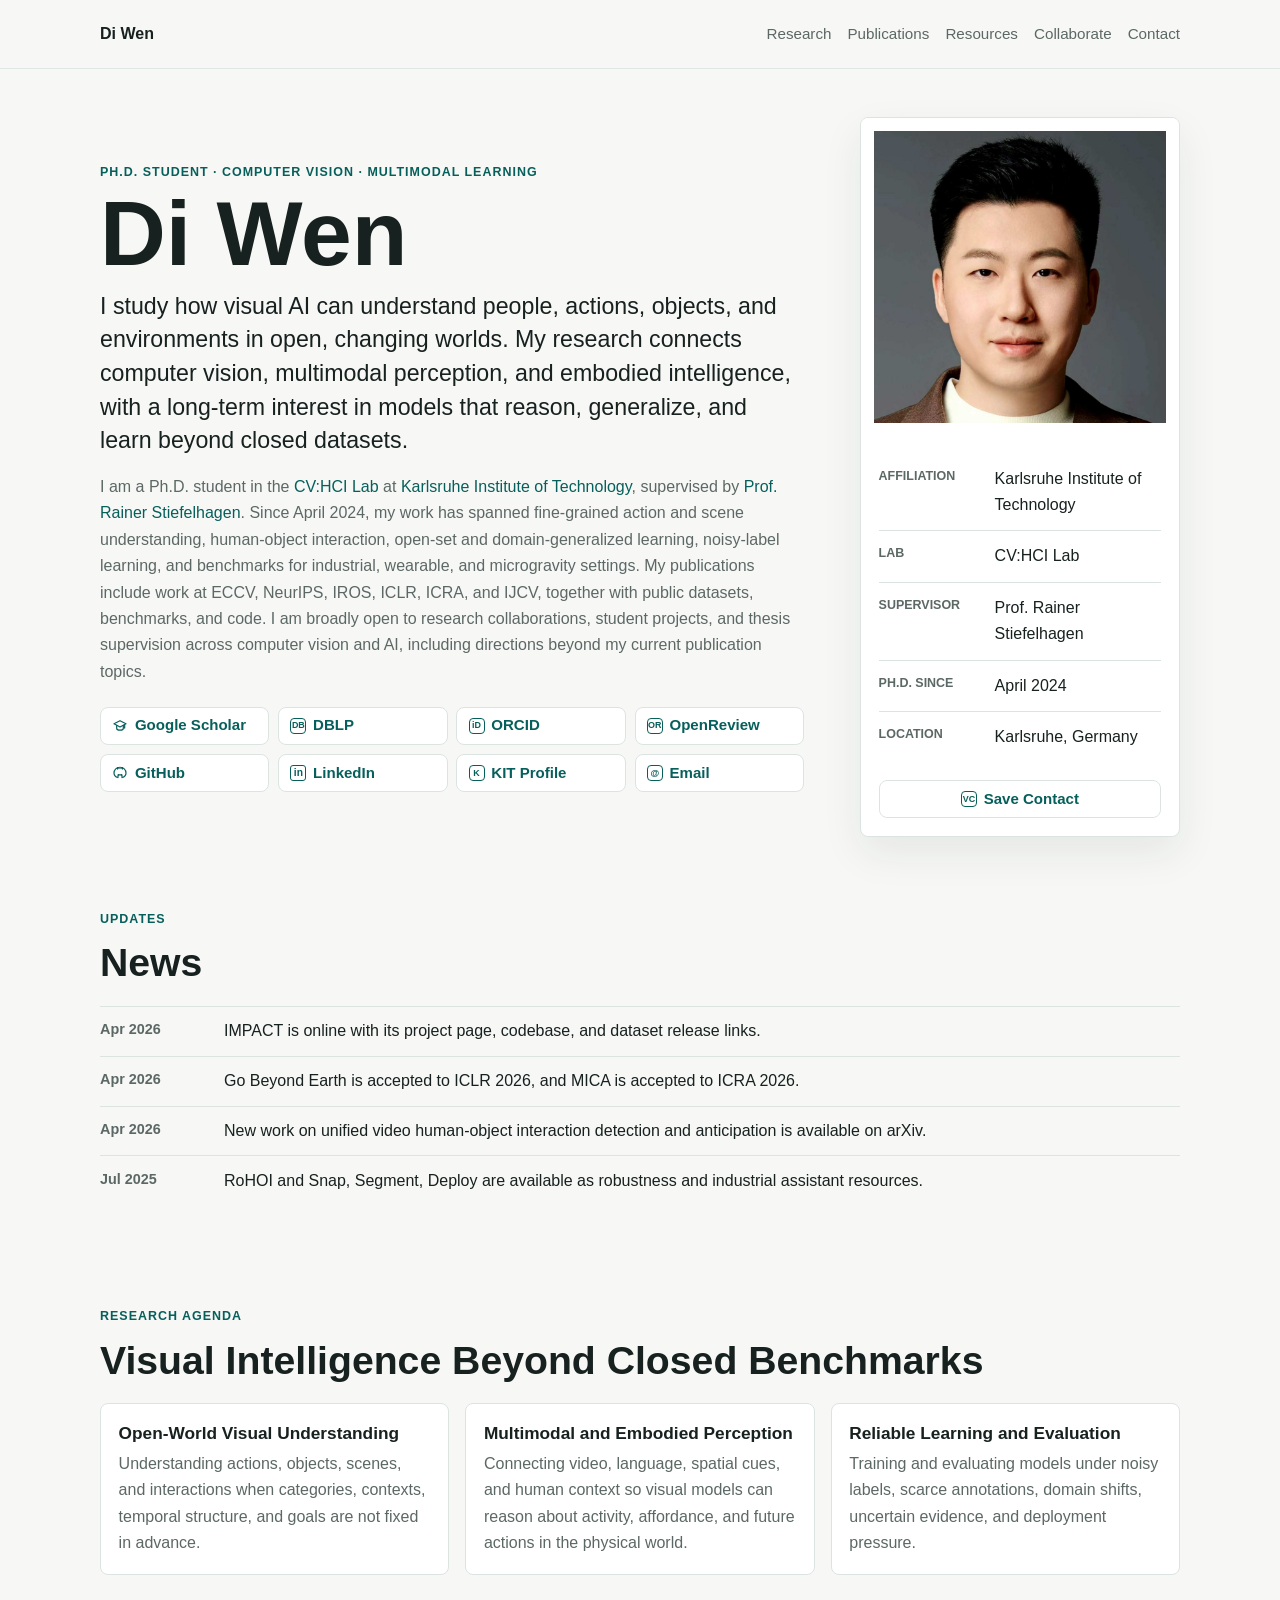
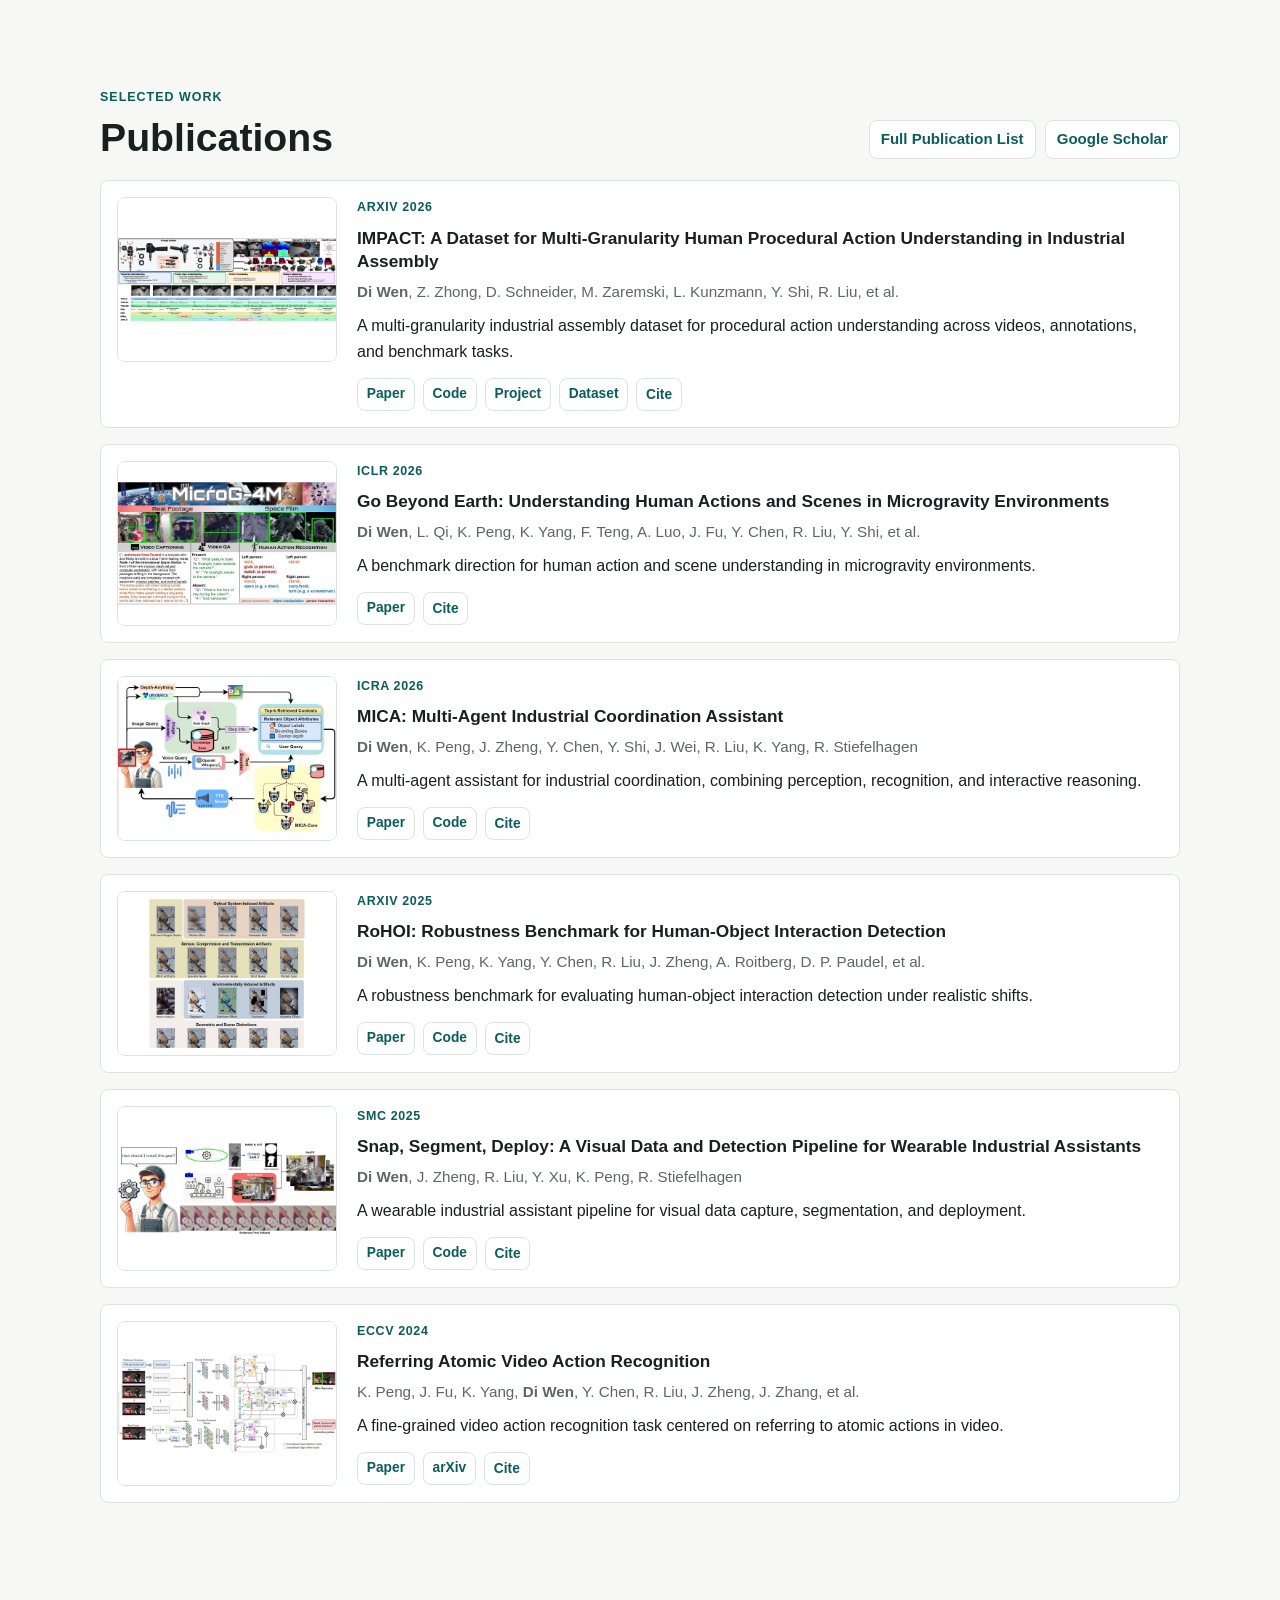
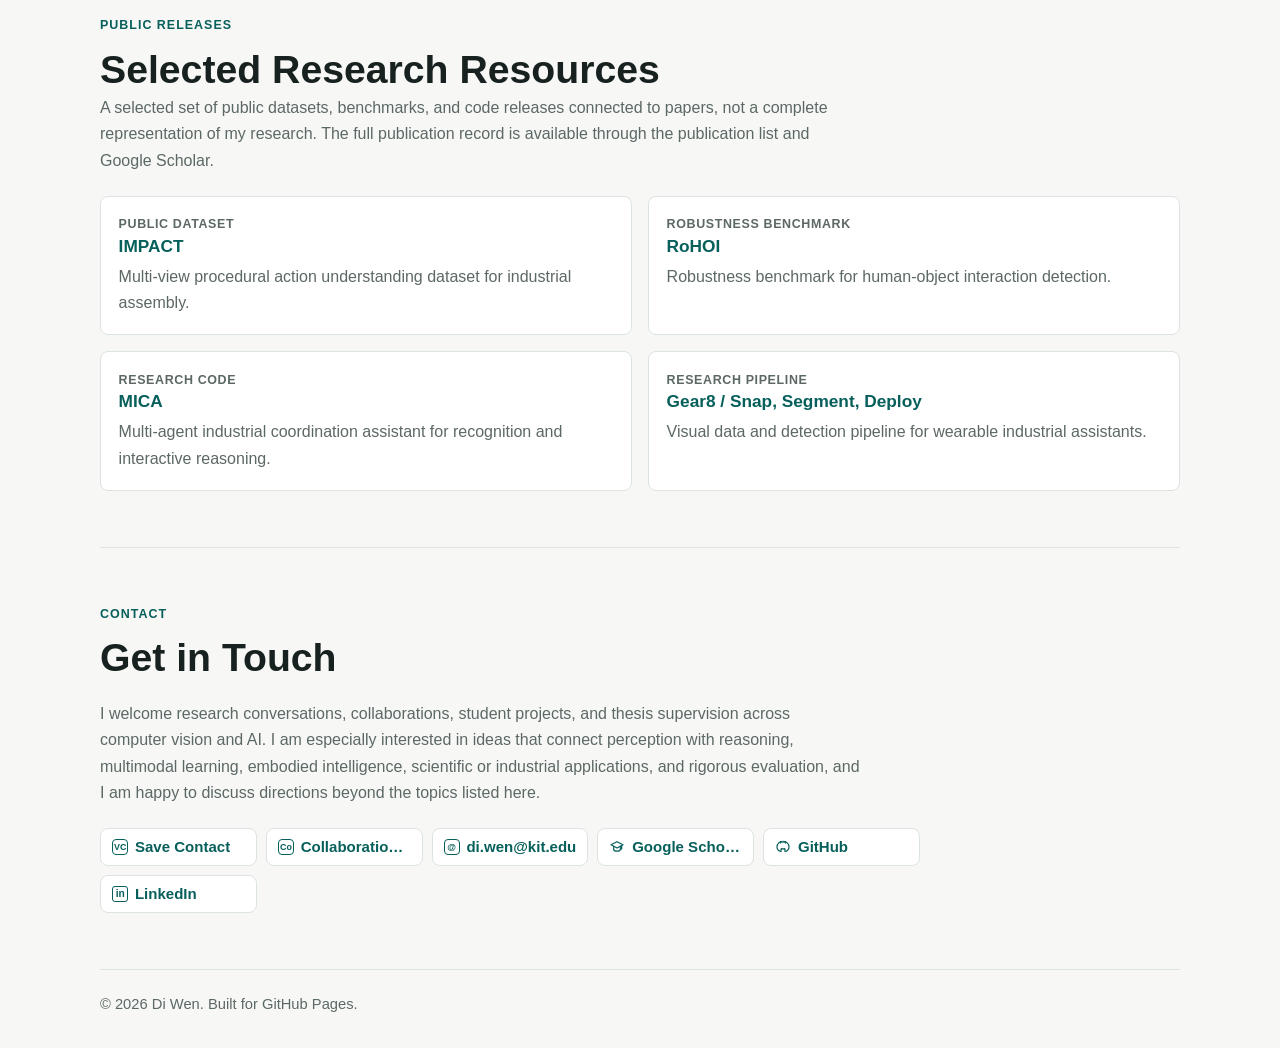
==== commit f7373e45: "Link supervisor to Google Scholar" ====
--- a/index.html
+++ b/index.html
@@ -54,7 +54,7 @@
           <p class="bio">
             I am a Ph.D. student in the <a href="https://cvhci.iar.kit.edu/">CV:HCI Lab</a> at
             <a href="https://www.kit.edu/english/">Karlsruhe Institute of Technology</a>, supervised by
-            <a href="https://cvhci.iar.kit.edu/people_596.php">Prof. Rainer Stiefelhagen</a>. Since
+            <a href="https://scholar.google.com/citations?user=SFCOJxMAAAAJ">Prof. Rainer Stiefelhagen</a>. Since
             April 2024, my work has spanned fine-grained action and scene understanding, human-object
             interaction, open-set and domain-generalized learning, noisy-label learning, and benchmarks
             for industrial, wearable, and microgravity settings. My publications include work at ECCV,
@@ -128,7 +128,7 @@
             </div>
             <div>
               <dt>Supervisor</dt>
-              <dd><a href="https://cvhci.iar.kit.edu/people_596.php">Prof. Rainer Stiefelhagen</a></dd>
+              <dd><a href="https://scholar.google.com/citations?user=SFCOJxMAAAAJ">Prof. Rainer Stiefelhagen</a></dd>
             </div>
             <div>
               <dt>Ph.D. Since</dt>
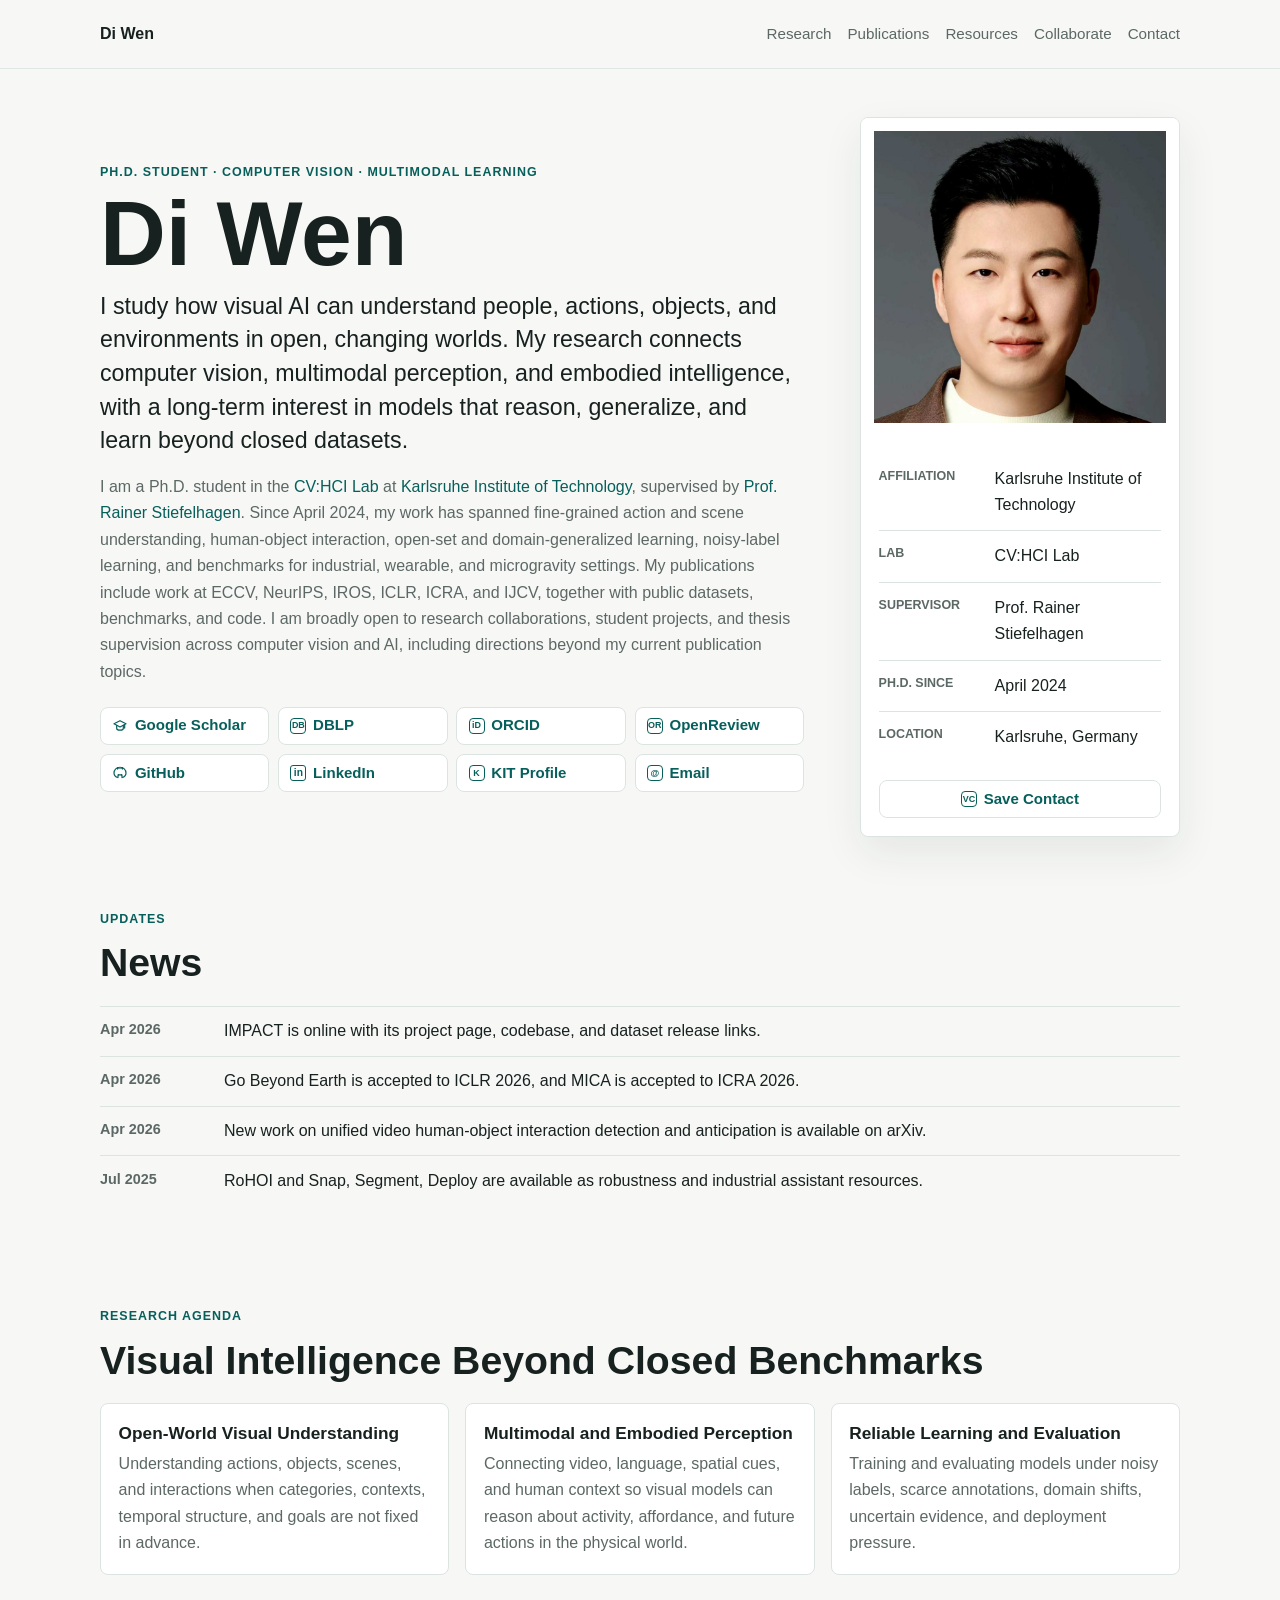
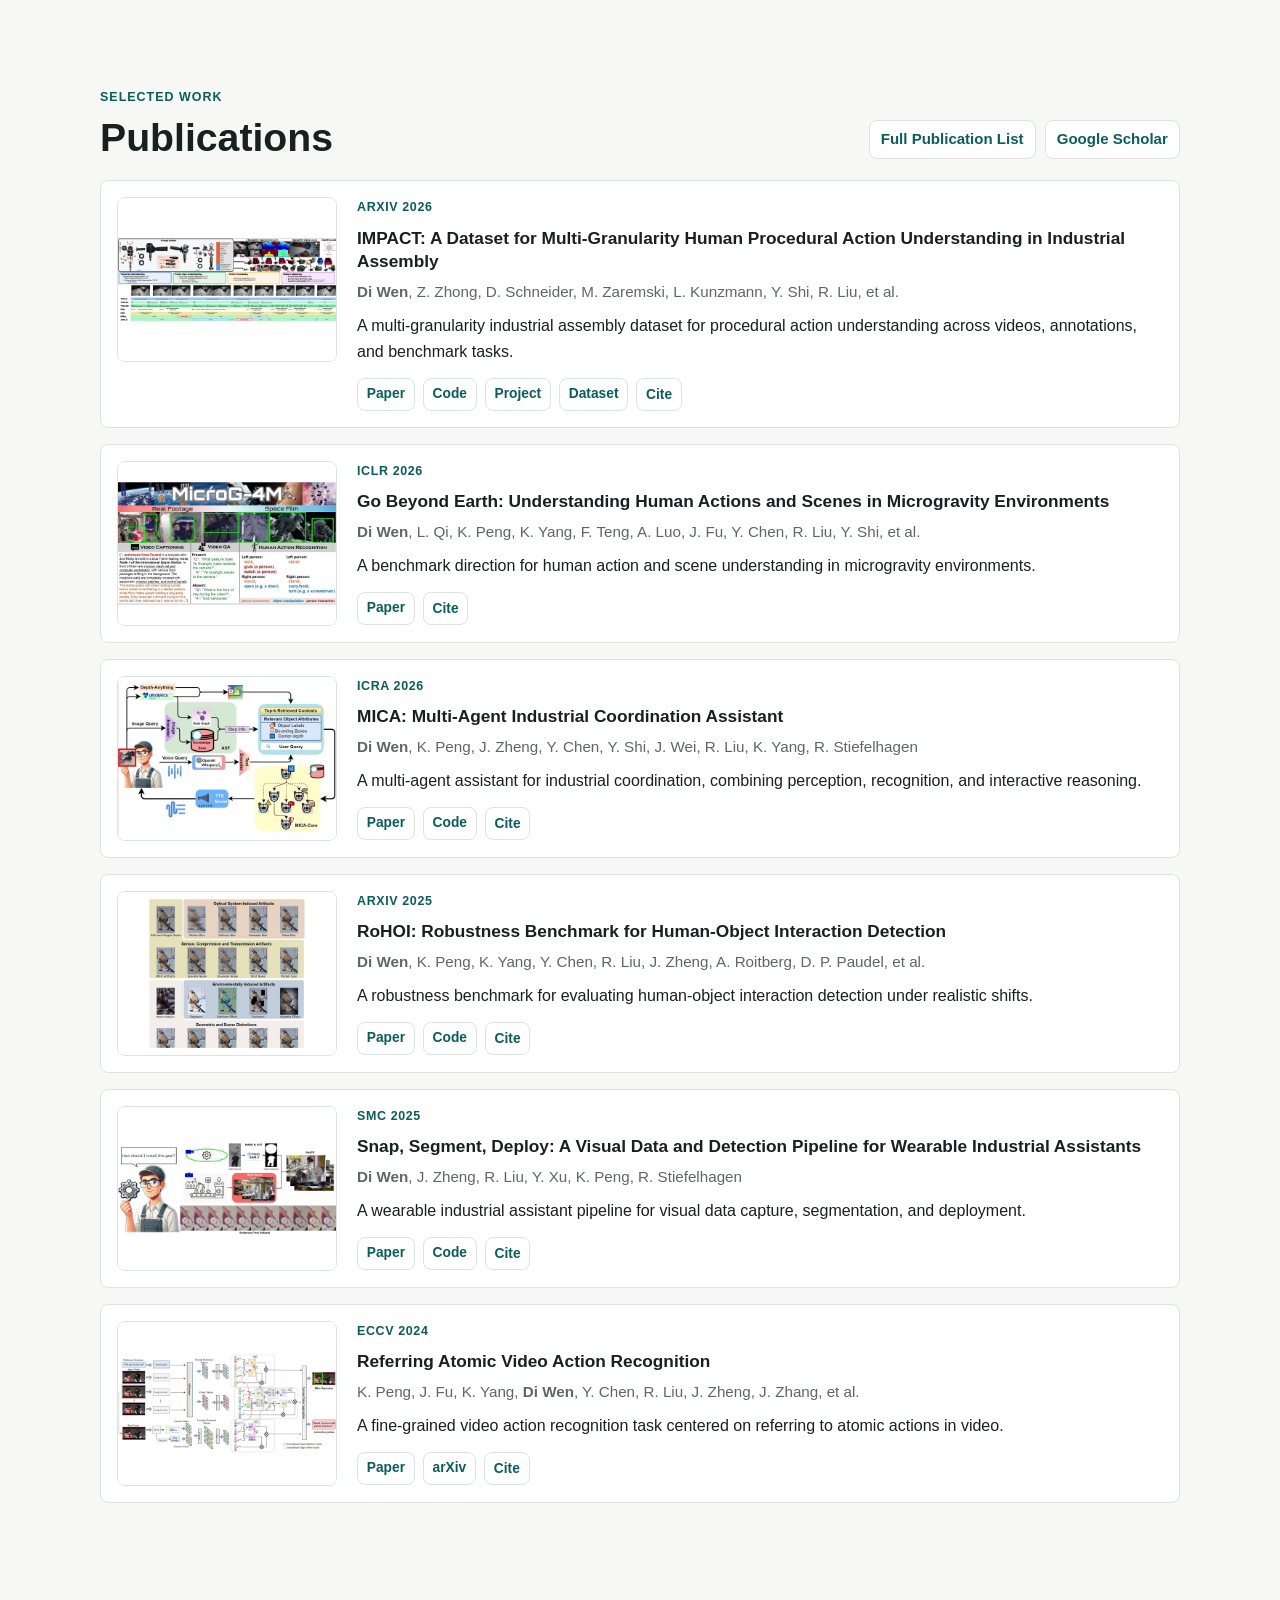
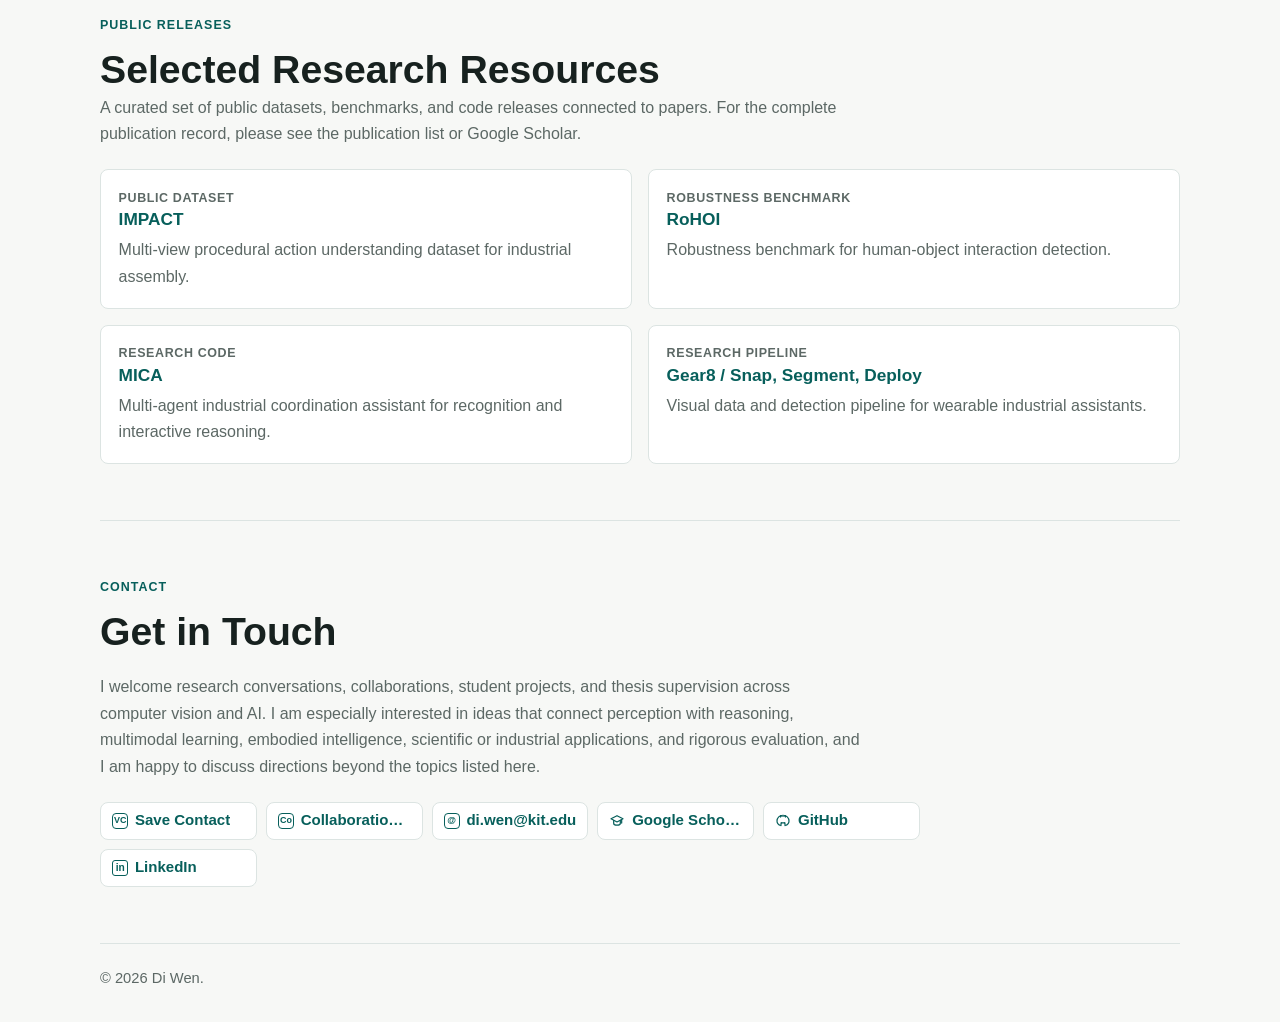
==== commit 0b73e28d: "Final polish for conference sharing" ====
--- a/index.html
+++ b/index.html
@@ -16,9 +16,15 @@
     />
     <meta property="og:type" content="website" />
     <meta property="og:url" content="https://diwen.ai/" />
-    <meta property="og:image" content="https://diwen.ai/assets/images/social-preview.svg" />
+    <meta property="og:image" content="https://diwen.ai/assets/images/social-preview.png" />
+    <meta property="og:image:type" content="image/png" />
+    <meta property="og:image:width" content="1200" />
+    <meta property="og:image:height" content="630" />
+    <meta name="twitter:card" content="summary_large_image" />
+    <meta name="twitter:image" content="https://diwen.ai/assets/images/social-preview.png" />
     <link rel="canonical" href="https://diwen.ai/" />
-    <link rel="icon" href="assets/images/favicon.svg" type="image/svg+xml" />
+    <link rel="icon" href="assets/images/favicon.png" type="image/png" sizes="256x256" />
+    <link rel="apple-touch-icon" href="assets/images/apple-touch-icon.png" />
     <link rel="stylesheet" href="assets/css/styles.css" />
   </head>
   <body>
@@ -328,9 +334,8 @@
           <p class="eyebrow">Public Releases</p>
           <h2 id="resources-title">Selected Research Resources</h2>
           <p class="section-note">
-            A selected set of public datasets, benchmarks, and code releases connected to papers, not a
-            complete representation of my research. The full publication record is available through the
-            publication list and Google Scholar.
+            A curated set of public datasets, benchmarks, and code releases connected to papers. For the
+            complete publication record, please see the publication list or Google Scholar.
           </p>
         </div>
         <div class="project-grid">
@@ -421,7 +426,7 @@
     </main>
 
     <footer class="site-footer">
-      <p>© <span id="year"></span> Di Wen. Built for GitHub Pages.</p>
+      <p>© <span id="year"></span> Di Wen.</p>
     </footer>
 
     <script src="assets/js/main.js"></script>
--- a/assets/css/styles.css
+++ b/assets/css/styles.css
@@ -133,6 +133,8 @@
 
 .hero-copy,
 .profile-panel {
+  width: 100%;
+  max-width: 100%;
   min-width: 0;
 }
 
@@ -175,6 +177,7 @@
 
 .lead {
   width: 100%;
+  min-width: 0;
   max-width: 760px;
   margin-bottom: 1rem;
   color: var(--text);
@@ -185,6 +188,7 @@
 
 .bio {
   width: 100%;
+  min-width: 0;
   max-width: 740px;
   color: var(--muted);
   overflow-wrap: break-word;
@@ -810,7 +814,8 @@
   .nav,
   .section,
   .site-footer {
-    width: min(100% - 24px, 1080px);
+    width: calc(100% - 24px);
+    max-width: 1080px;
   }
 
   .section {
@@ -819,6 +824,18 @@
 
   .hero {
     padding-top: 32px;
+  }
+
+  .lead {
+    max-width: 100%;
+    font-size: 1.12rem;
+    overflow-wrap: anywhere;
+  }
+
+  .bio {
+    max-width: 100%;
+    font-size: 0.98rem;
+    overflow-wrap: anywhere;
   }
 
   .section-heading.with-action {
